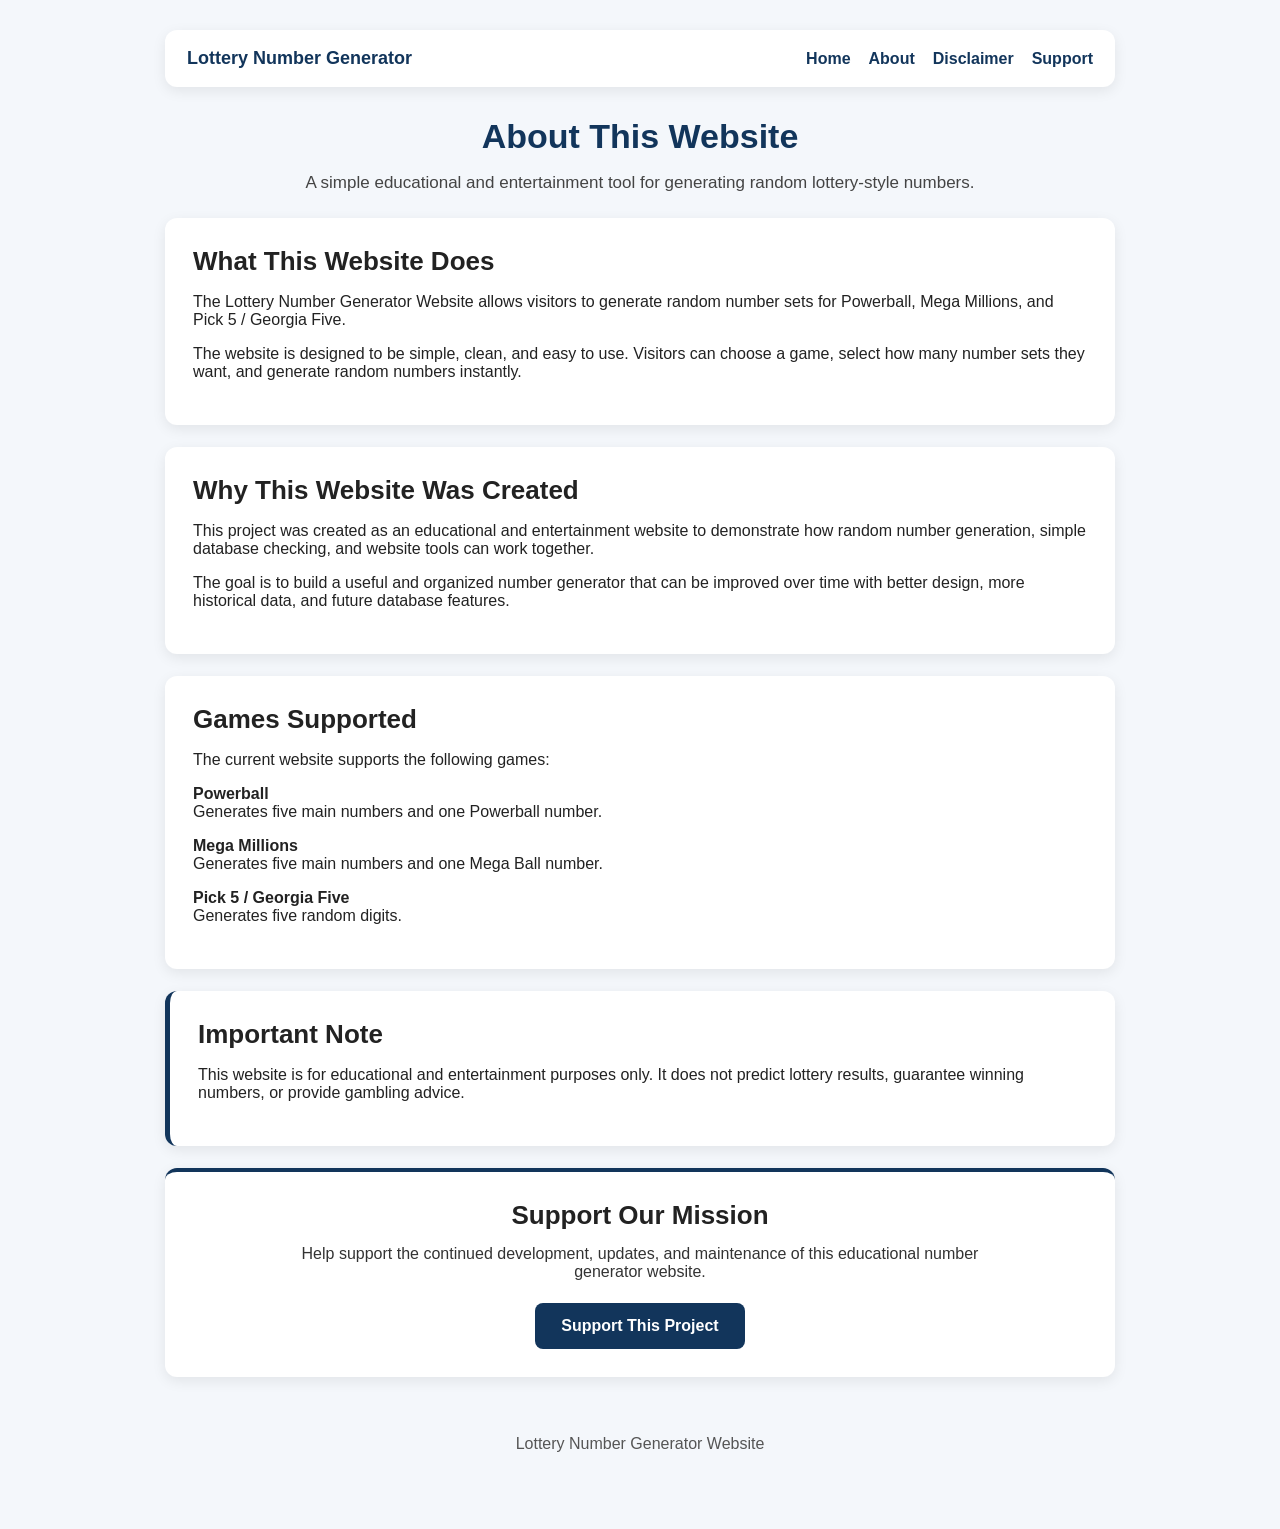
==== about.html @ 8b97bba7 "Create about.html" ====
<!DOCTYPE html>
<html lang="en">
<head>
  <meta charset="UTF-8" />
  <meta name="viewport" content="width=device-width, initial-scale=1.0" />
  <title>About | Lottery Number Generator</title>
  <link rel="stylesheet" href="style.css" />
</head>
<body>
  <main class="container">

    <nav class="top-nav">
      <div class="nav-brand">Lottery Number Generator</div>
      <div class="nav-links">
        <a href="index.html">Home</a>
        <a href="about.html">About</a>
        <a href="disclaimer.html">Disclaimer</a>
        <a href="support.html">Support</a>
      </div>
    </nav>

    <header class="hero">
      <h1>About This Website</h1>
      <p>
        A simple educational and entertainment tool for generating random lottery-style numbers.
      </p>
    </header>

    <section class="card">
      <h2>What This Website Does</h2>
      <p>
        The Lottery Number Generator Website allows visitors to generate random number sets for Powerball,
        Mega Millions, and Pick 5 / Georgia Five.
      </p>
      <p>
        The website is designed to be simple, clean, and easy to use. Visitors can choose a game,
        select how many number sets they want, and generate random numbers instantly.
      </p>
    </section>

    <section class="card">
      <h2>Why This Website Was Created</h2>
      <p>
        This project was created as an educational and entertainment website to demonstrate how random
        number generation, simple database checking, and website tools can work together.
      </p>
      <p>
        The goal is to build a useful and organized number generator that can be improved over time with
        better design, more historical data, and future database features.
      </p>
    </section>

    <section class="card">
      <h2>Games Supported</h2>
      <p>
        The current website supports the following games:
      </p>
      <p>
        <strong>Powerball</strong><br>
        Generates five main numbers and one Powerball number.
      </p>
      <p>
        <strong>Mega Millions</strong><br>
        Generates five main numbers and one Mega Ball number.
      </p>
      <p>
        <strong>Pick 5 / Georgia Five</strong><br>
        Generates five random digits.
      </p>
    </section>

    <section class="card disclaimer-card">
      <h2>Important Note</h2>
      <p>
        This website is for educational and entertainment purposes only. It does not predict lottery results,
        guarantee winning numbers, or provide gambling advice.
      </p>
    </section>

    <section class="card support-mission-card">
      <h2>Support Our Mission</h2>
      <p>
        Help support the continued development, updates, and maintenance of this educational number generator website.
      </p>
      <a class="support-button" href="https://www.paypal.com/donate/?hosted_button_id=RD35Y3ZGP22KS" target="_blank">
        Support This Project
      </a>
    </section>

    <footer class="footer">
      <p>Lottery Number Generator Website</p>
    </footer>

  </main>
</body>
</html>
---- style.css ----
body {
  margin: 0;
  font-family: Arial, sans-serif;
  background: #f4f7fb;
  color: #222;
}

.container {
  max-width: 950px;
  margin: 0 auto;
  padding: 30px 20px 40px;
}

.top-nav {
  background: white;
  padding: 18px 22px;
  margin-bottom: 30px;
  border-radius: 12px;
  box-shadow: 0 4px 14px rgba(0, 0, 0, 0.08);
  display: flex;
  justify-content: space-between;
  align-items: center;
  gap: 20px;
}

.nav-brand {
  font-weight: bold;
  color: #12355b;
  font-size: 18px;
}

.nav-links {
  display: flex;
  gap: 18px;
  flex-wrap: wrap;
}

.nav-links a {
  color: #12355b;
  text-decoration: none;
  font-weight: bold;
}

.nav-links a:hover {
  text-decoration: underline;
}

.hero {
  text-align: center;
  margin-bottom: 25px;
}

.hero h1 {
  color: #12355b;
  font-size: 34px;
  margin-bottom: 10px;
}

.hero p {
  color: #444;
  font-size: 17px;
}

.card {
  background: white;
  padding: 28px;
  margin-bottom: 22px;
  border-radius: 12px;
  box-shadow: 0 4px 14px rgba(0, 0, 0, 0.08);
}

.card h2 {
  margin-top: 0;
  margin-bottom: 14px;
  font-size: 26px;
}

.section-note {
  margin-bottom: 18px;
  color: #333;
}

label {
  display: block;
  margin-top: 16px;
  margin-bottom: 8px;
  font-weight: bold;
}

select,
button {
  width: 100%;
  padding: 14px;
  font-size: 16px;
  border-radius: 8px;
  box-sizing: border-box;
}

select {
  border: 1px solid #ccc;
  background: white;
}

button {
  margin-top: 22px;
  background: #12355b;
  color: white;
  border: none;
  cursor: pointer;
  font-weight: bold;
}

button:hover {
  background: #0d2947;
}

.result-list {
  margin-top: 30px;
  display: grid;
  grid-template-columns: repeat(2, 1fr);
  gap: 14px;
}

.result-item {
  display: flex;
  align-items: center;
  gap: 12px;
}

.result-index {
  width: 34px;
  height: 34px;
  background: #12355b;
  color: white;
  border-radius: 50%;
  display: flex;
  align-items: center;
  justify-content: center;
  font-weight: bold;
  flex-shrink: 0;
}

.result-number {
  width: 100%;
  padding: 14px;
  background: #f4f7fb;
  border: 1px solid #d7dee8;
  border-radius: 8px;
  font-weight: bold;
  color: #12355b;
}

.disclaimer-card {
  border-left: 5px solid #12355b;
}

.support-mission-card {
  text-align: center;
  border-top: 4px solid #12355b;
}

.support-mission-card p {
  max-width: 720px;
  margin: 0 auto 22px auto;
  color: #333;
}

.support-button {
  display: inline-block;
  background: #12355b;
  color: white;
  padding: 14px 26px;
  border-radius: 8px;
  text-decoration: none;
  font-weight: bold;
}

.support-button:hover {
  background: #0d2947;
}

.footer {
  text-align: center;
  color: #555;
  padding: 20px 0;
}

@media (max-width: 700px) {
  .container {
    padding: 20px 14px 35px;
  }

  .top-nav {
    flex-direction: column;
    align-items: flex-start;
  }

  .nav-links {
    gap: 12px;
  }

  .result-list {
    grid-template-columns: 1fr;
  }

  .hero h1 {
    font-size: 28px;
  }

  .card {
    padding: 22px;
  }

  .support-button {
    width: 100%;
    box-sizing: border-box;
  }
}
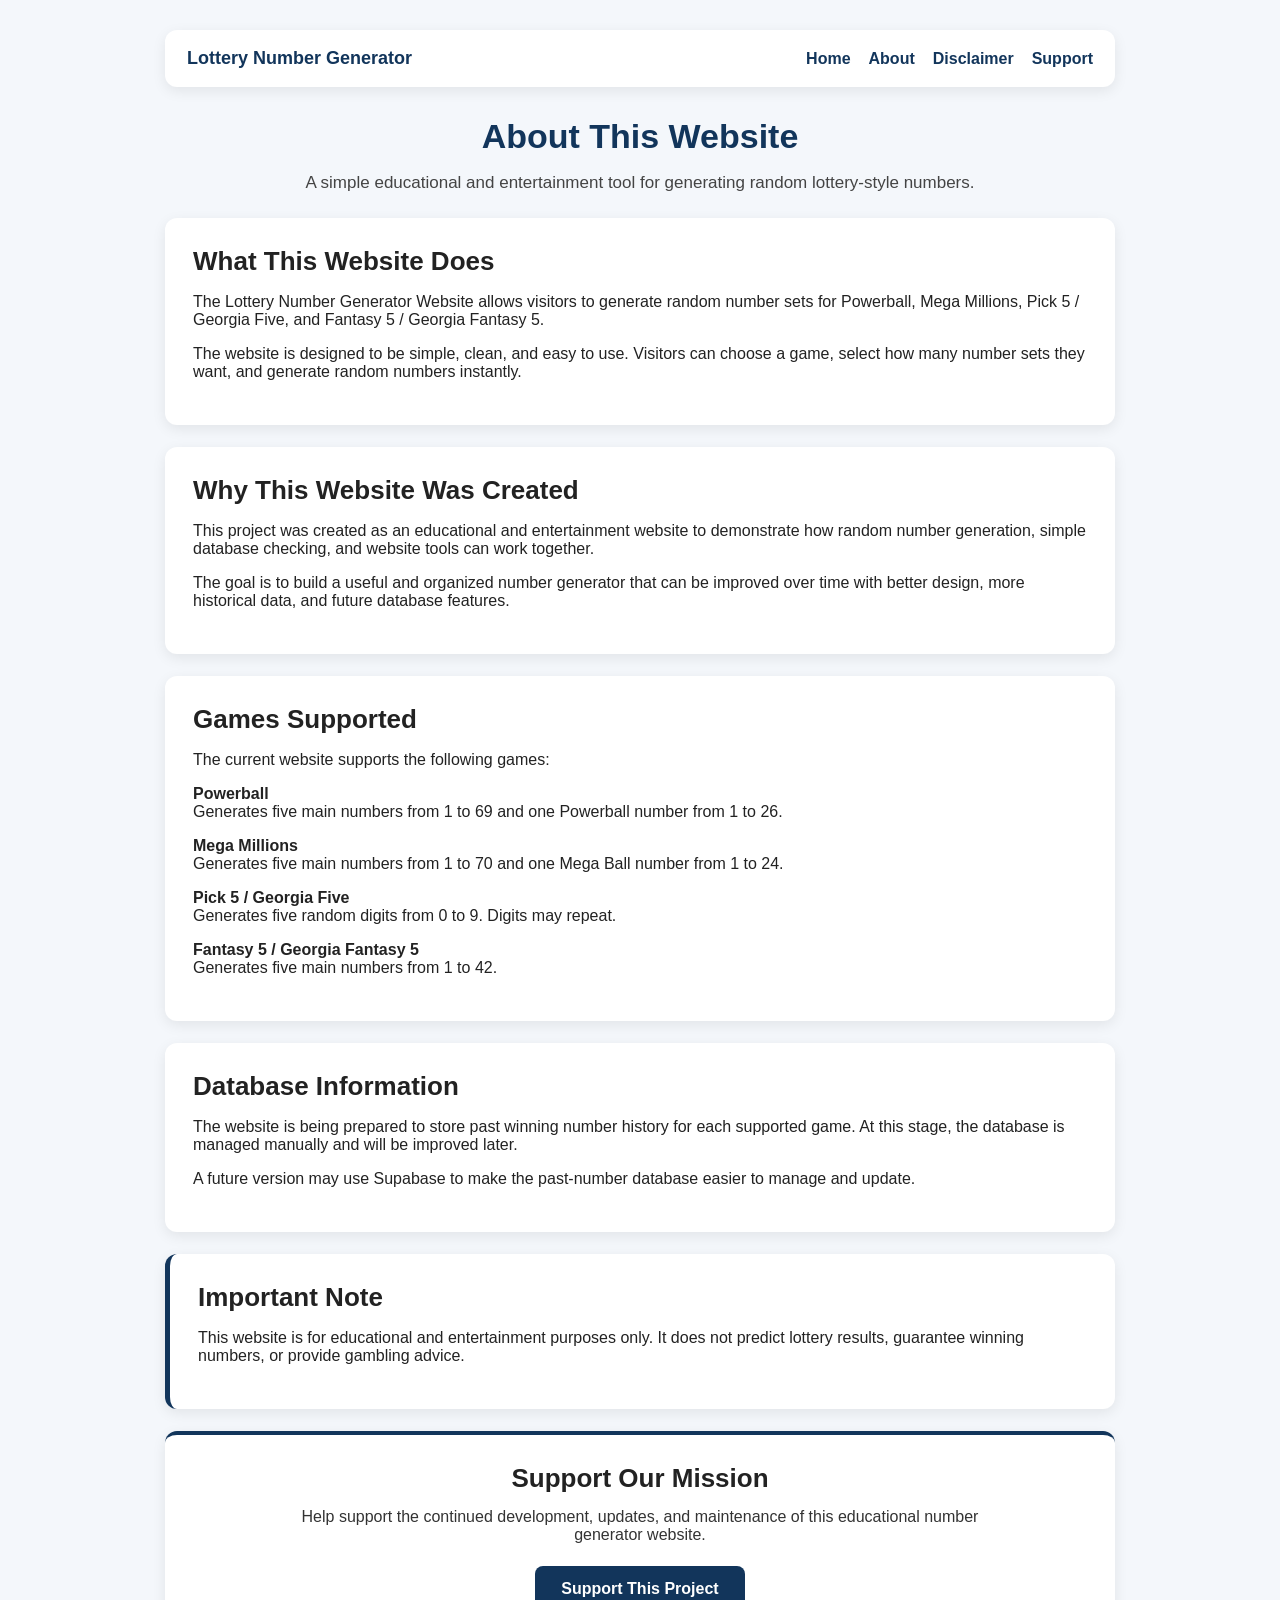
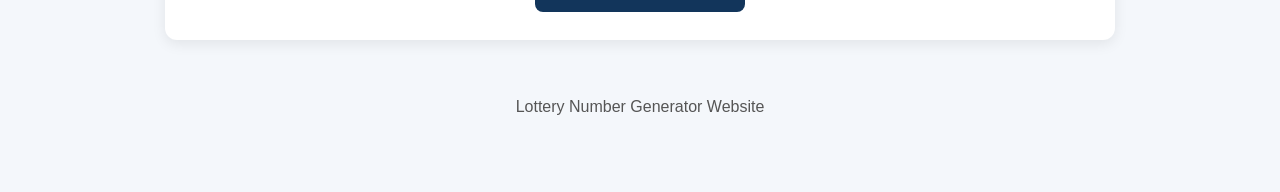
==== commit 922d13ae: "Update about.html" ====
--- a/about.html
+++ b/about.html
@@ -30,7 +30,7 @@
       <h2>What This Website Does</h2>
       <p>
         The Lottery Number Generator Website allows visitors to generate random number sets for Powerball,
-        Mega Millions, and Pick 5 / Georgia Five.
+        Mega Millions, Pick 5 / Georgia Five, and Fantasy 5 / Georgia Fantasy 5.
       </p>
       <p>
         The website is designed to be simple, clean, and easy to use. Visitors can choose a game,
@@ -55,17 +55,36 @@
       <p>
         The current website supports the following games:
       </p>
+
       <p>
         <strong>Powerball</strong><br>
-        Generates five main numbers and one Powerball number.
+        Generates five main numbers from 1 to 69 and one Powerball number from 1 to 26.
+      </p>
+
+      <p>
+        <strong>Mega Millions</strong><br>
+        Generates five main numbers from 1 to 70 and one Mega Ball number from 1 to 24.
+      </p>
+
+      <p>
+        <strong>Pick 5 / Georgia Five</strong><br>
+        Generates five random digits from 0 to 9. Digits may repeat.
+      </p>
+
+      <p>
+        <strong>Fantasy 5 / Georgia Fantasy 5</strong><br>
+        Generates five main numbers from 1 to 42.
+      </p>
+    </section>
+
+    <section class="card">
+      <h2>Database Information</h2>
+      <p>
+        The website is being prepared to store past winning number history for each supported game.
+        At this stage, the database is managed manually and will be improved later.
       </p>
       <p>
-        <strong>Mega Millions</strong><br>
-        Generates five main numbers and one Mega Ball number.
-      </p>
-      <p>
-        <strong>Pick 5 / Georgia Five</strong><br>
-        Generates five random digits.
+        A future version may use Supabase to make the past-number database easier to manage and update.
       </p>
     </section>
 
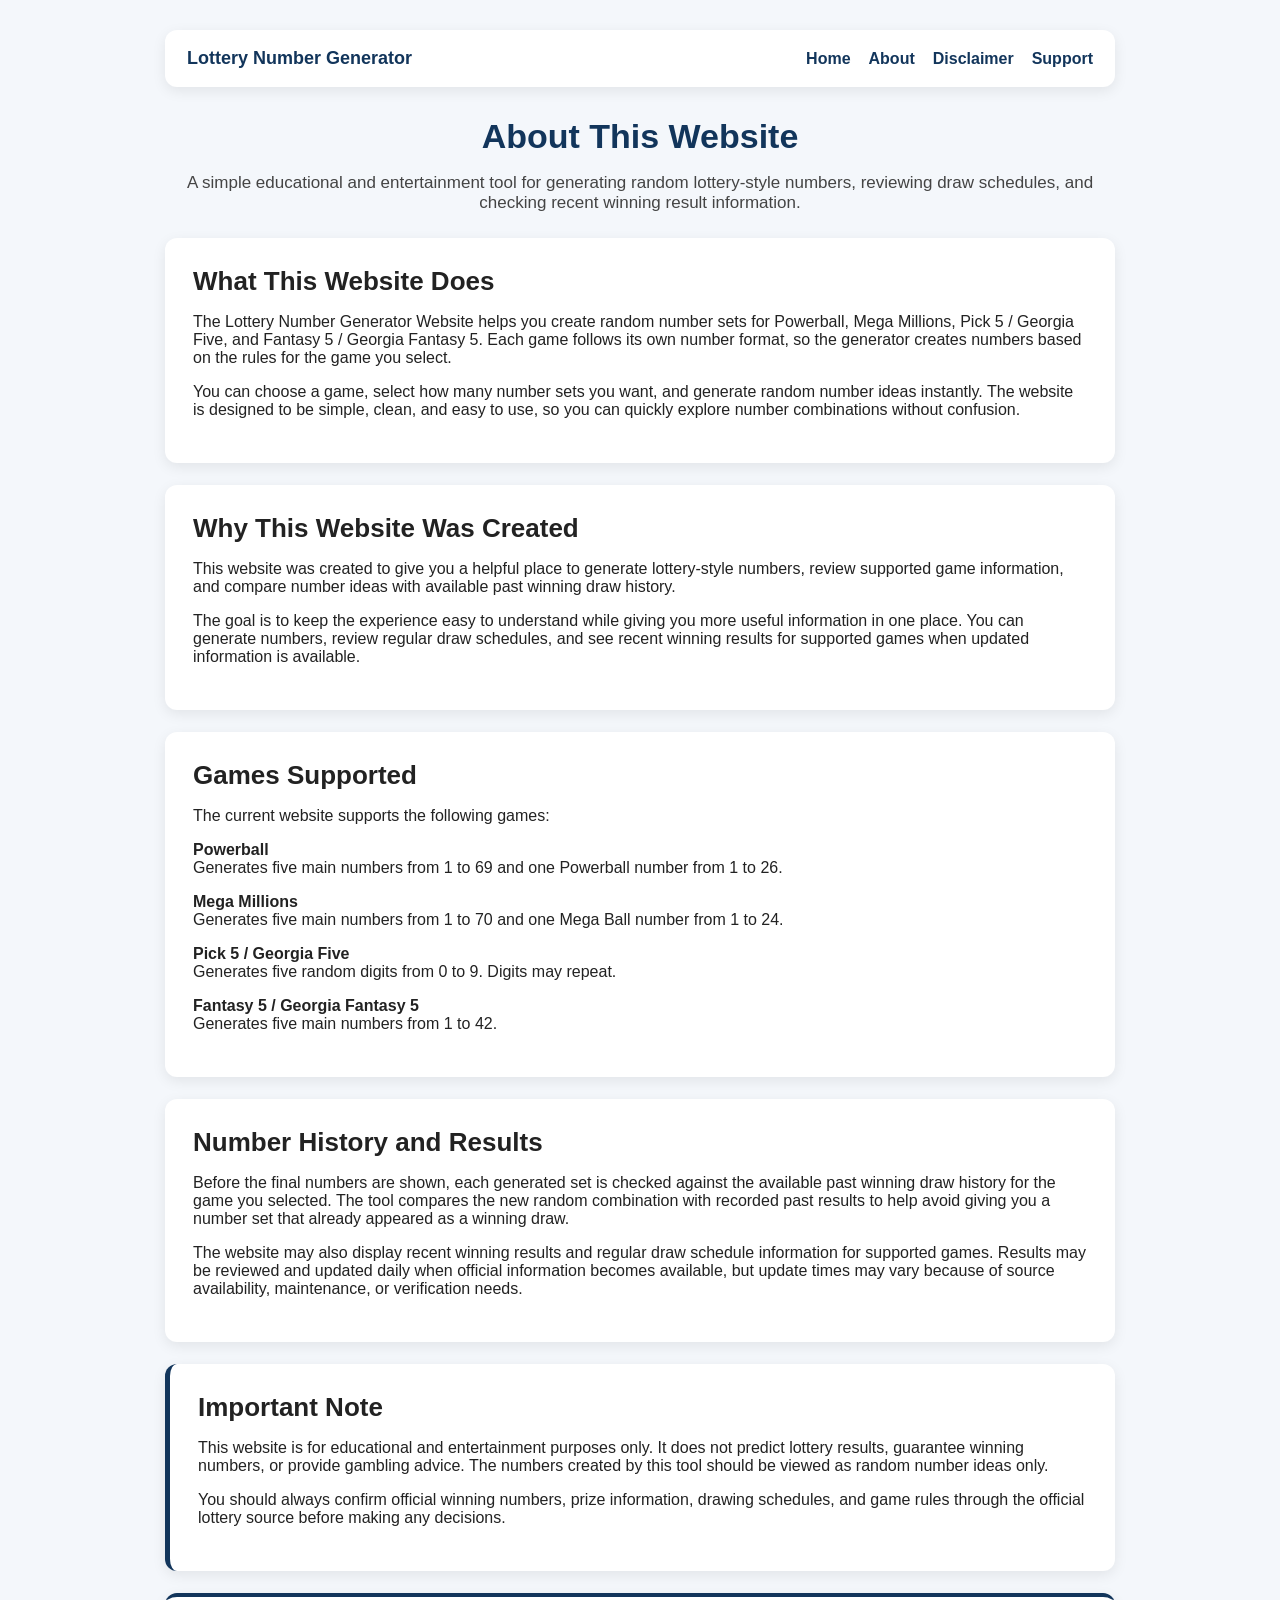
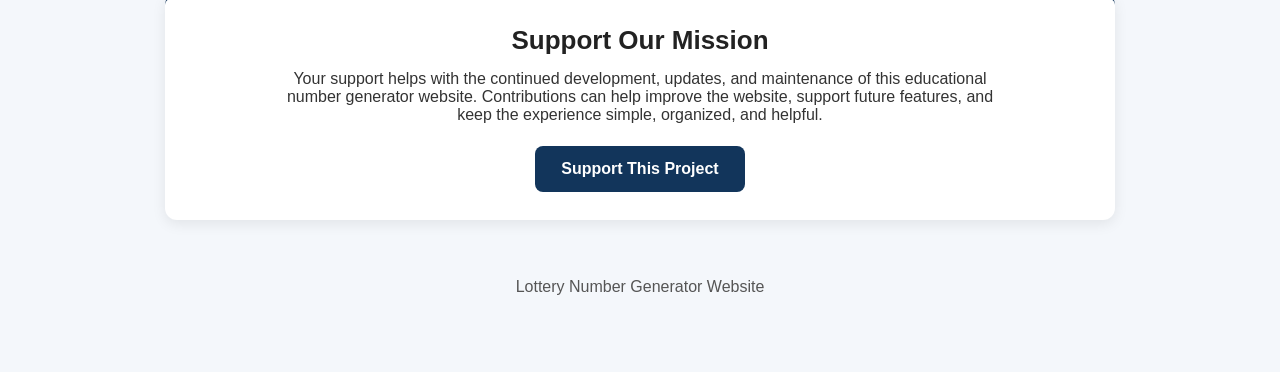
==== commit c3033ae7: "Update about.html" ====
--- a/about.html
+++ b/about.html
@@ -22,31 +22,35 @@
     <header class="hero">
       <h1>About This Website</h1>
       <p>
-        A simple educational and entertainment tool for generating random lottery-style numbers.
+        A simple educational and entertainment tool for generating random lottery-style numbers,
+        reviewing draw schedules, and checking recent winning result information.
       </p>
     </header>
 
     <section class="card">
       <h2>What This Website Does</h2>
       <p>
-        The Lottery Number Generator Website allows visitors to generate random number sets for Powerball,
-        Mega Millions, Pick 5 / Georgia Five, and Fantasy 5 / Georgia Fantasy 5.
+        The Lottery Number Generator Website helps you create random number sets for Powerball,
+        Mega Millions, Pick 5 / Georgia Five, and Fantasy 5 / Georgia Fantasy 5. Each game follows
+        its own number format, so the generator creates numbers based on the rules for the game you select.
       </p>
       <p>
-        The website is designed to be simple, clean, and easy to use. Visitors can choose a game,
-        select how many number sets they want, and generate random numbers instantly.
+        You can choose a game, select how many number sets you want, and generate random number ideas instantly.
+        The website is designed to be simple, clean, and easy to use, so you can quickly explore number
+        combinations without confusion.
       </p>
     </section>
 
     <section class="card">
       <h2>Why This Website Was Created</h2>
       <p>
-        This project was created as an educational and entertainment website to demonstrate how random
-        number generation, simple database checking, and website tools can work together.
+        This website was created to give you a helpful place to generate lottery-style numbers, review supported
+        game information, and compare number ideas with available past winning draw history.
       </p>
       <p>
-        The goal is to build a useful and organized number generator that can be improved over time with
-        better design, more historical data, and future database features.
+        The goal is to keep the experience easy to understand while giving you more useful information in one place.
+        You can generate numbers, review regular draw schedules, and see recent winning results for supported games
+        when updated information is available.
       </p>
     </section>
 
@@ -78,13 +82,16 @@
     </section>
 
     <section class="card">
-      <h2>Database Information</h2>
+      <h2>Number History and Results</h2>
       <p>
-        The website is being prepared to store past winning number history for each supported game.
-        At this stage, the database is managed manually and will be improved later.
+        Before the final numbers are shown, each generated set is checked against the available past winning draw
+        history for the game you selected. The tool compares the new random combination with recorded past results
+        to help avoid giving you a number set that already appeared as a winning draw.
       </p>
       <p>
-        A future version may use Supabase to make the past-number database easier to manage and update.
+        The website may also display recent winning results and regular draw schedule information for supported games.
+        Results may be reviewed and updated daily when official information becomes available, but update times may vary
+        because of source availability, maintenance, or verification needs.
       </p>
     </section>
 
@@ -92,16 +99,23 @@
       <h2>Important Note</h2>
       <p>
         This website is for educational and entertainment purposes only. It does not predict lottery results,
-        guarantee winning numbers, or provide gambling advice.
+        guarantee winning numbers, or provide gambling advice. The numbers created by this tool should be viewed
+        as random number ideas only.
+      </p>
+      <p>
+        You should always confirm official winning numbers, prize information, drawing schedules, and game rules
+        through the official lottery source before making any decisions.
       </p>
     </section>
 
     <section class="card support-mission-card">
       <h2>Support Our Mission</h2>
       <p>
-        Help support the continued development, updates, and maintenance of this educational number generator website.
+        Your support helps with the continued development, updates, and maintenance of this educational number
+        generator website. Contributions can help improve the website, support future features, and keep the
+        experience simple, organized, and helpful.
       </p>
-      <a class="support-button" href="https://www.paypal.com/donate/?hosted_button_id=RD35Y3ZGP22KS" target="_blank">
+      <a class="support-button" href="https://www.paypal.com/donate/?hosted_button_id=RD35Y3ZGP22KS" target="_blank" rel="noopener noreferrer">
         Support This Project
       </a>
     </section>
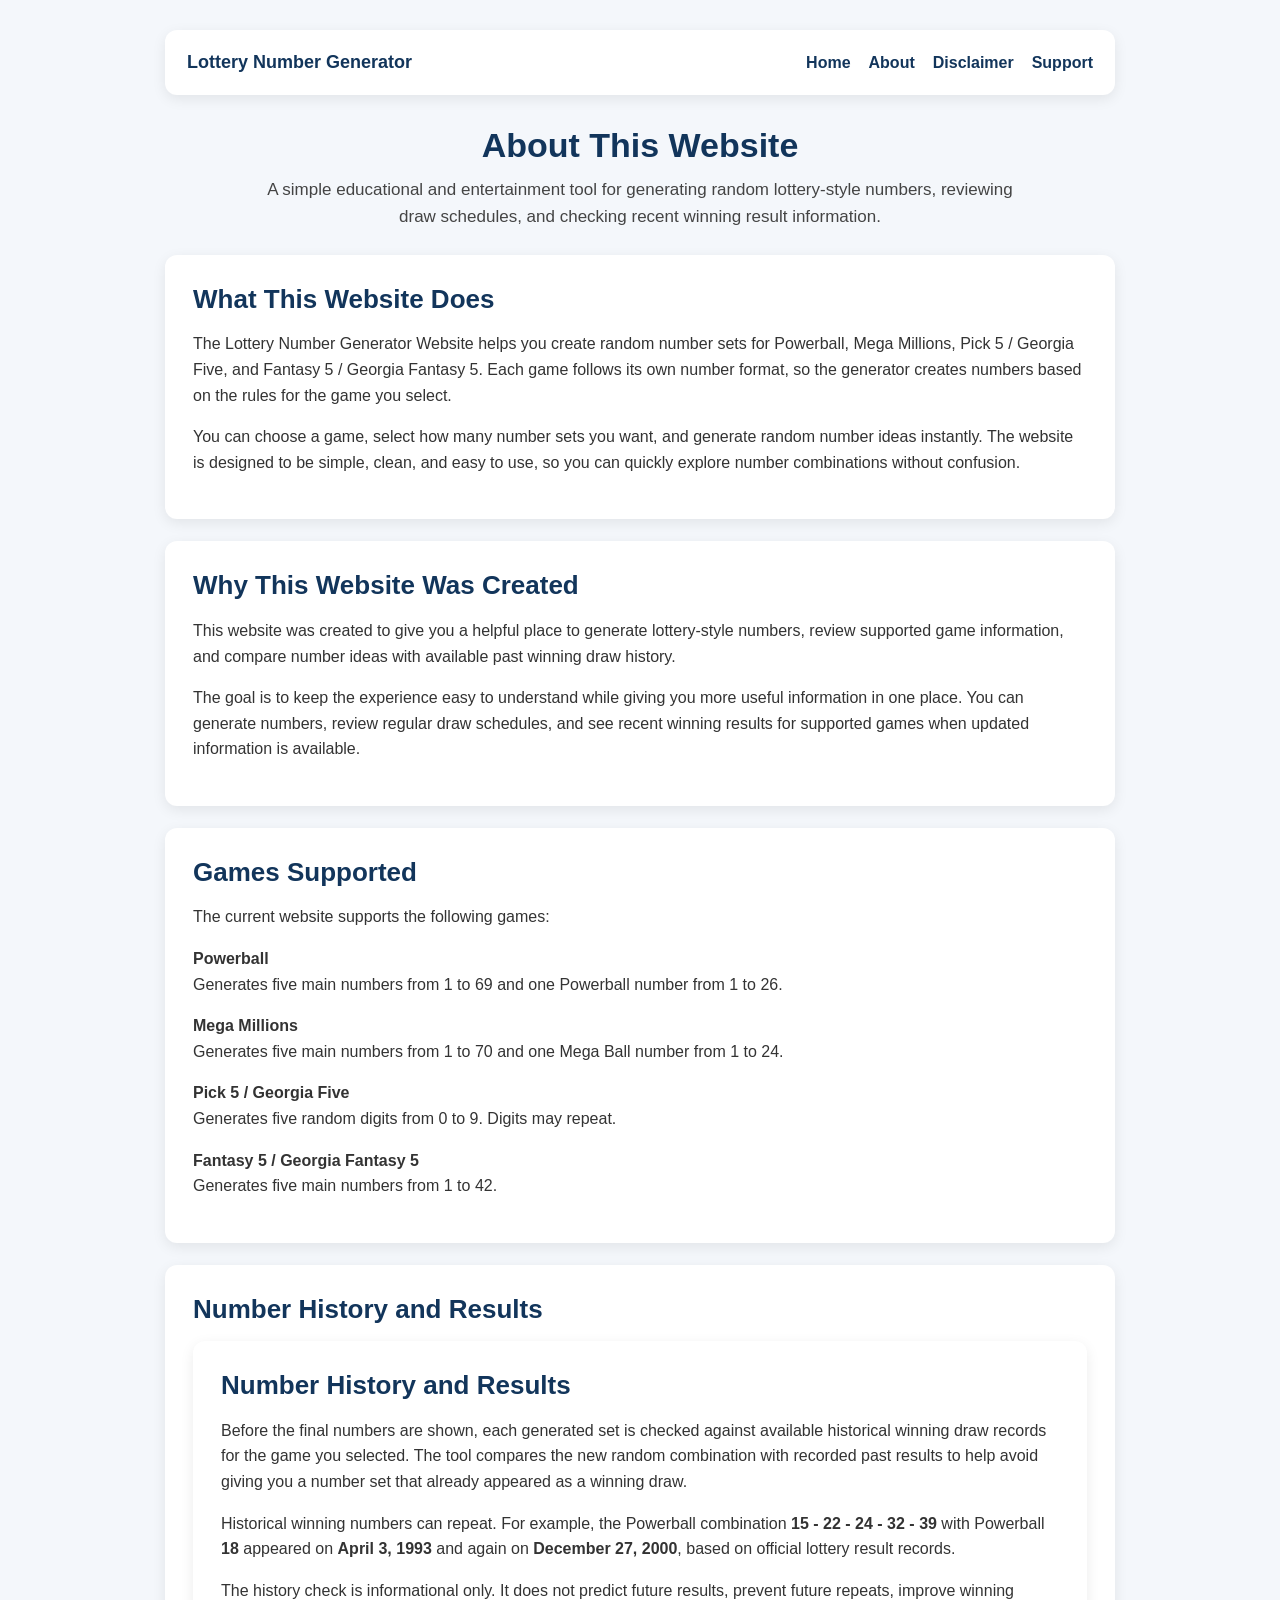
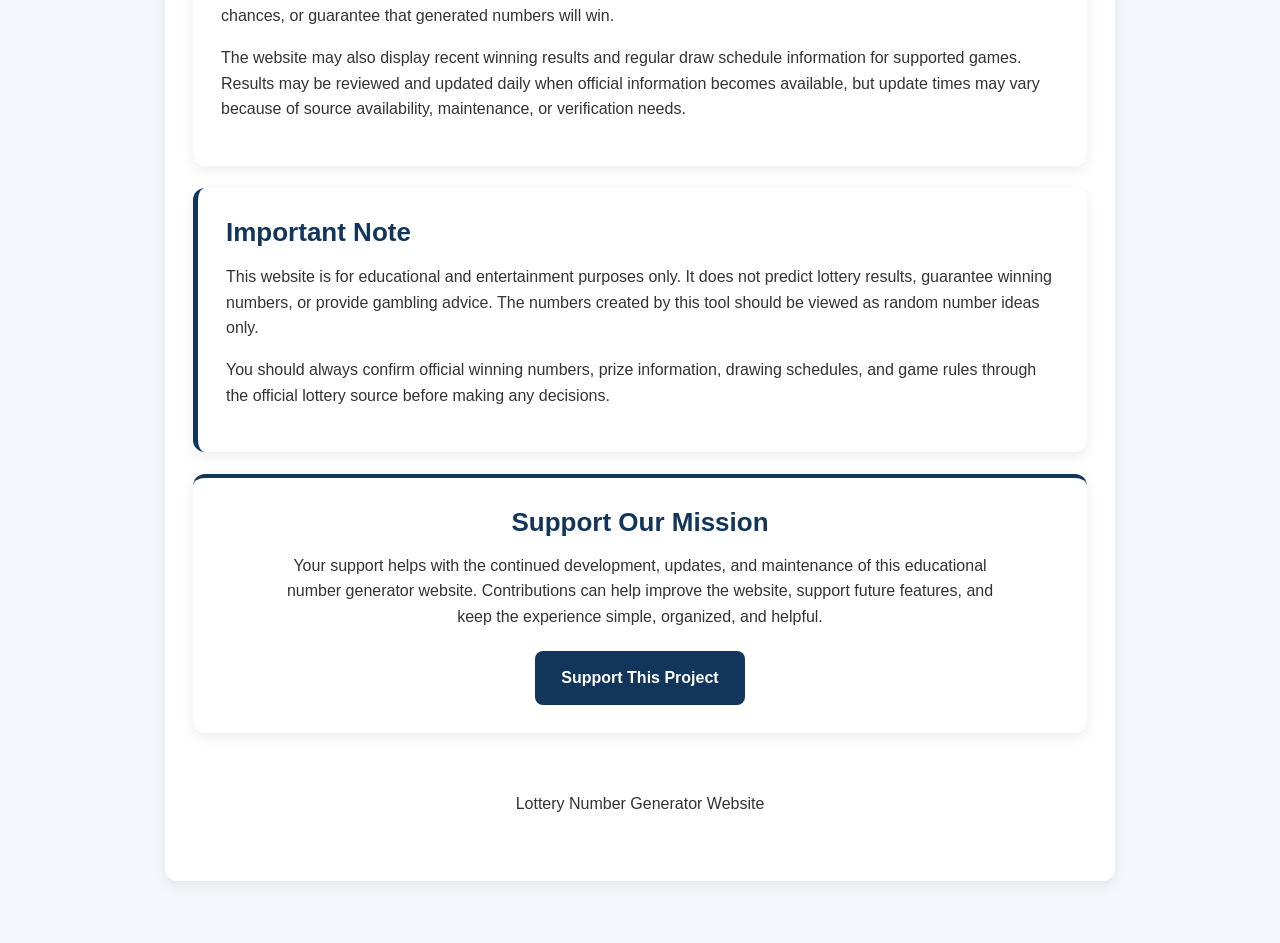
==== commit ec3d8a82: "Update about.html Update about page historical repeat notice" ====
--- a/about.html
+++ b/about.html
@@ -84,16 +84,29 @@
     <section class="card">
       <h2>Number History and Results</h2>
       <p>
-        Before the final numbers are shown, each generated set is checked against the available past winning draw
-        history for the game you selected. The tool compares the new random combination with recorded past results
-        to help avoid giving you a number set that already appeared as a winning draw.
-      </p>
-      <p>
-        The website may also display recent winning results and regular draw schedule information for supported games.
-        Results may be reviewed and updated daily when official information becomes available, but update times may vary
-        because of source availability, maintenance, or verification needs.
-      </p>
-    </section>
+        <section class="card">
+  <h2>Number History and Results</h2>
+  <p>
+    Before the final numbers are shown, each generated set is checked against available historical winning draw records
+    for the game you selected. The tool compares the new random combination with recorded past results to help avoid
+    giving you a number set that already appeared as a winning draw.
+  </p>
+  <p>
+    Historical winning numbers can repeat. For example, the Powerball combination
+    <strong>15 - 22 - 24 - 32 - 39</strong> with Powerball <strong>18</strong>
+    appeared on <strong>April 3, 1993</strong> and again on <strong>December 27, 2000</strong>,
+    based on official lottery result records.
+  </p>
+  <p>
+    The history check is informational only. It does not predict future results, prevent future repeats,
+    improve winning chances, or guarantee that generated numbers will win.
+  </p>
+  <p>
+    The website may also display recent winning results and regular draw schedule information for supported games.
+    Results may be reviewed and updated daily when official information becomes available, but update times may vary
+    because of source availability, maintenance, or verification needs.
+  </p>
+</section>
 
     <section class="card disclaimer-card">
       <h2>Important Note</h2>
--- a/style.css
+++ b/style.css
@@ -3,6 +3,7 @@
   font-family: Arial, sans-serif;
   background: #f4f7fb;
   color: #222;
+  line-height: 1.6;
 }
 
 .container {
@@ -54,11 +55,14 @@
   color: #12355b;
   font-size: 34px;
   margin-bottom: 10px;
+  line-height: 1.2;
 }
 
 .hero p {
   color: #444;
   font-size: 17px;
+  max-width: 780px;
+  margin: 0 auto;
 }
 
 .card {
@@ -73,11 +77,28 @@
   margin-top: 0;
   margin-bottom: 14px;
   font-size: 26px;
+  color: #12355b;
+  line-height: 1.25;
+}
+
+.card h3 {
+  color: #12355b;
+}
+
+.card p {
+  color: #333;
 }
 
 .section-note {
   margin-bottom: 18px;
   color: #333;
+}
+
+.section-note-small {
+  font-size: 0.95rem;
+  line-height: 1.5;
+  margin-top: 16px;
+  color: #444;
 }
 
 label {
@@ -85,6 +106,7 @@
   margin-top: 16px;
   margin-bottom: 8px;
   font-weight: bold;
+  color: #12355b;
 }
 
 select,
@@ -150,6 +172,55 @@
   color: #12355b;
 }
 
+.home-info-grid,
+.schedule-list,
+.latest-results-list {
+  display: grid;
+  grid-template-columns: 1fr;
+  gap: 18px;
+  margin-top: 20px;
+}
+
+.home-info-card,
+.schedule-item,
+.latest-result-item {
+  background: #f8fafc;
+  border: 1px solid #d8e2ee;
+  border-radius: 14px;
+  padding: 18px;
+  box-shadow: 0 4px 12px rgba(0, 0, 0, 0.04);
+}
+
+.home-info-card h3,
+.schedule-item h3,
+.latest-result-item h3 {
+  margin-top: 0;
+  margin-bottom: 14px;
+  font-size: 1.2rem;
+  color: #12355b;
+}
+
+.home-info-card p,
+.schedule-item p,
+.latest-result-item p {
+  margin: 8px 0;
+  line-height: 1.45;
+}
+
+.info-label {
+  font-weight: 700;
+  color: #12355b;
+}
+
+.result-status {
+  font-weight: 700;
+  color: #0f3d63;
+  background: #eaf4ff;
+  border-radius: 10px;
+  padding: 10px 12px;
+  margin-bottom: 12px;
+}
+
 .disclaimer-card {
   border-left: 5px solid #12355b;
 }
@@ -185,6 +256,14 @@
   padding: 20px 0;
 }
 
+@media (min-width: 760px) {
+  .home-info-grid,
+  .schedule-list,
+  .latest-results-list {
+    grid-template-columns: repeat(2, minmax(0, 1fr));
+  }
+}
+
 @media (max-width: 700px) {
   .container {
     padding: 20px 14px 35px;
@@ -199,16 +278,30 @@
     gap: 12px;
   }
 
+  .hero h1 {
+    font-size: 28px;
+  }
+
+  .hero p {
+    font-size: 16px;
+  }
+
+  .card {
+    padding: 22px;
+  }
+
+  .card h2 {
+    font-size: 23px;
+  }
+
   .result-list {
     grid-template-columns: 1fr;
   }
 
-  .hero h1 {
-    font-size: 28px;
-  }
-
-  .card {
-    padding: 22px;
+  .home-info-card,
+  .schedule-item,
+  .latest-result-item {
+    padding: 16px;
   }
 
   .support-button {
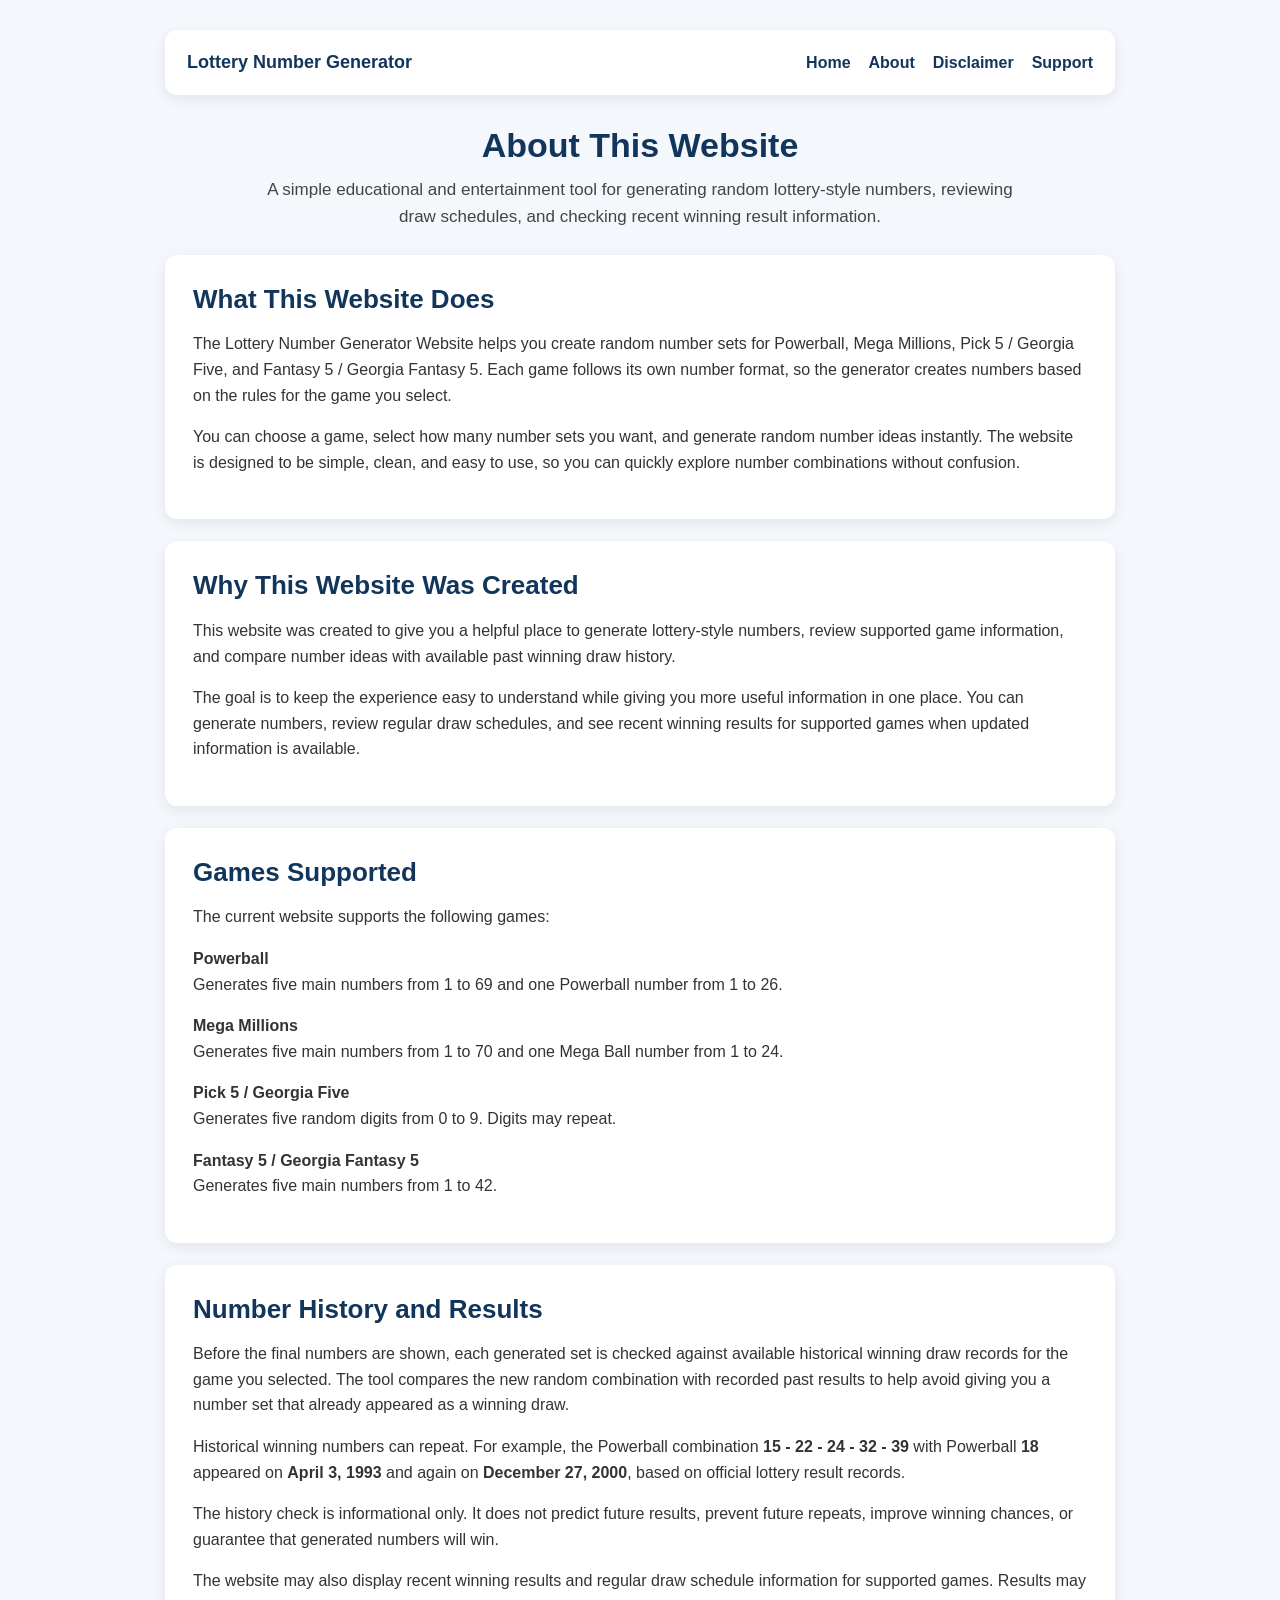
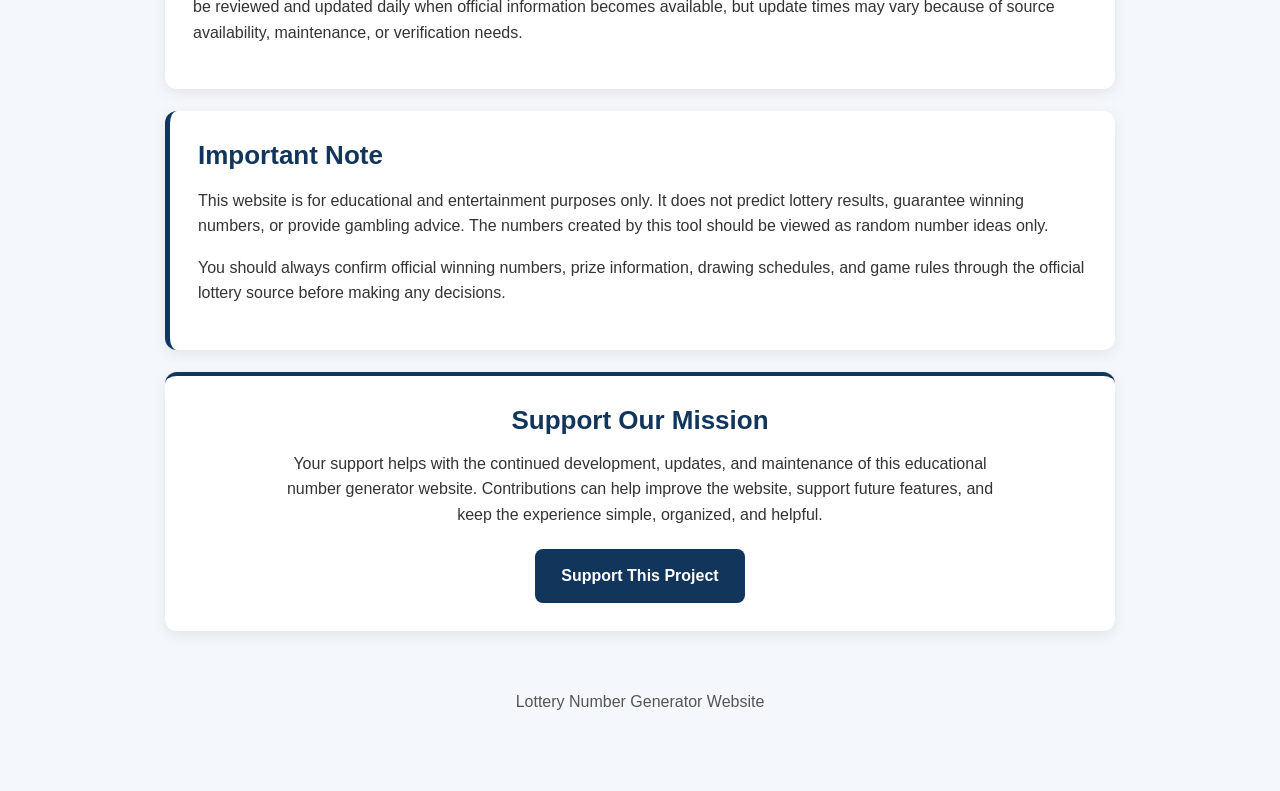
==== commit 930c3f17: "Update about.html" ====
--- a/about.html
+++ b/about.html
@@ -81,9 +81,6 @@
       </p>
     </section>
 
-    <section class="card">
-      <h2>Number History and Results</h2>
-      <p>
         <section class="card">
   <h2>Number History and Results</h2>
   <p>
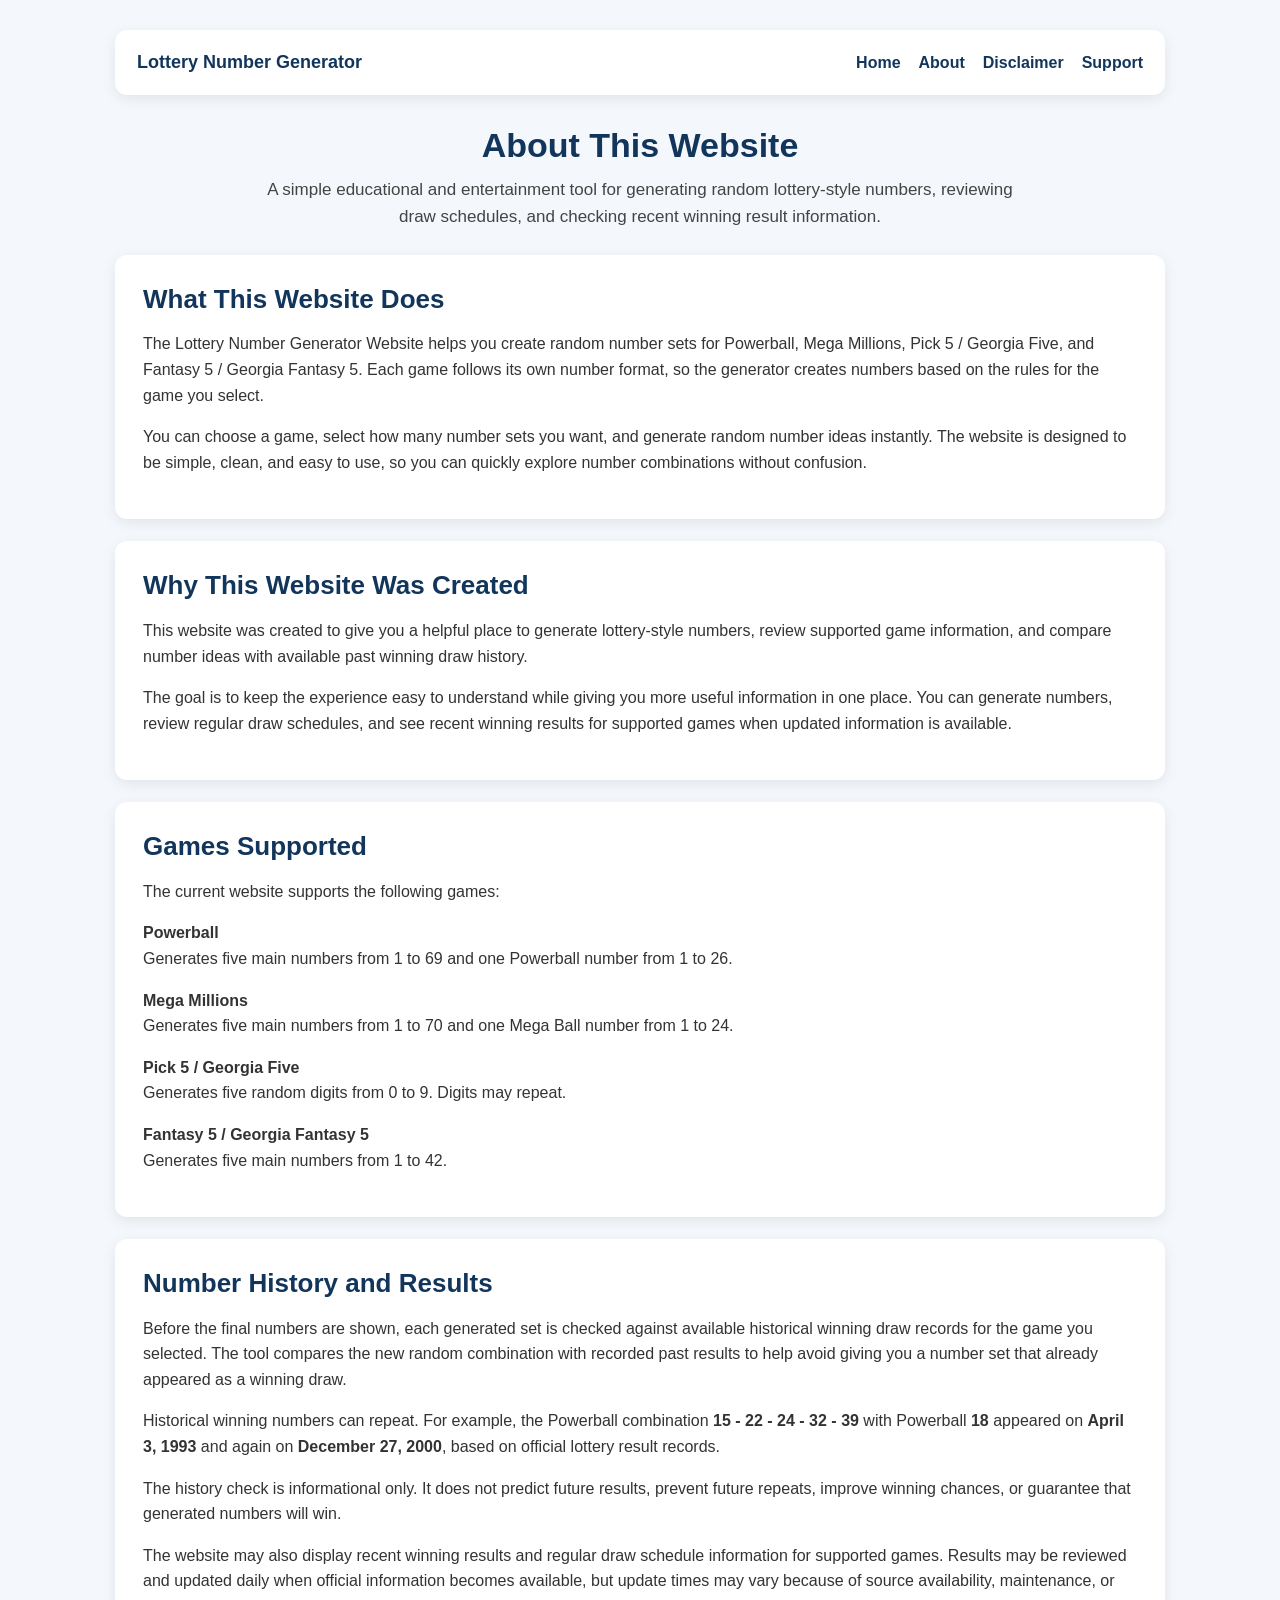
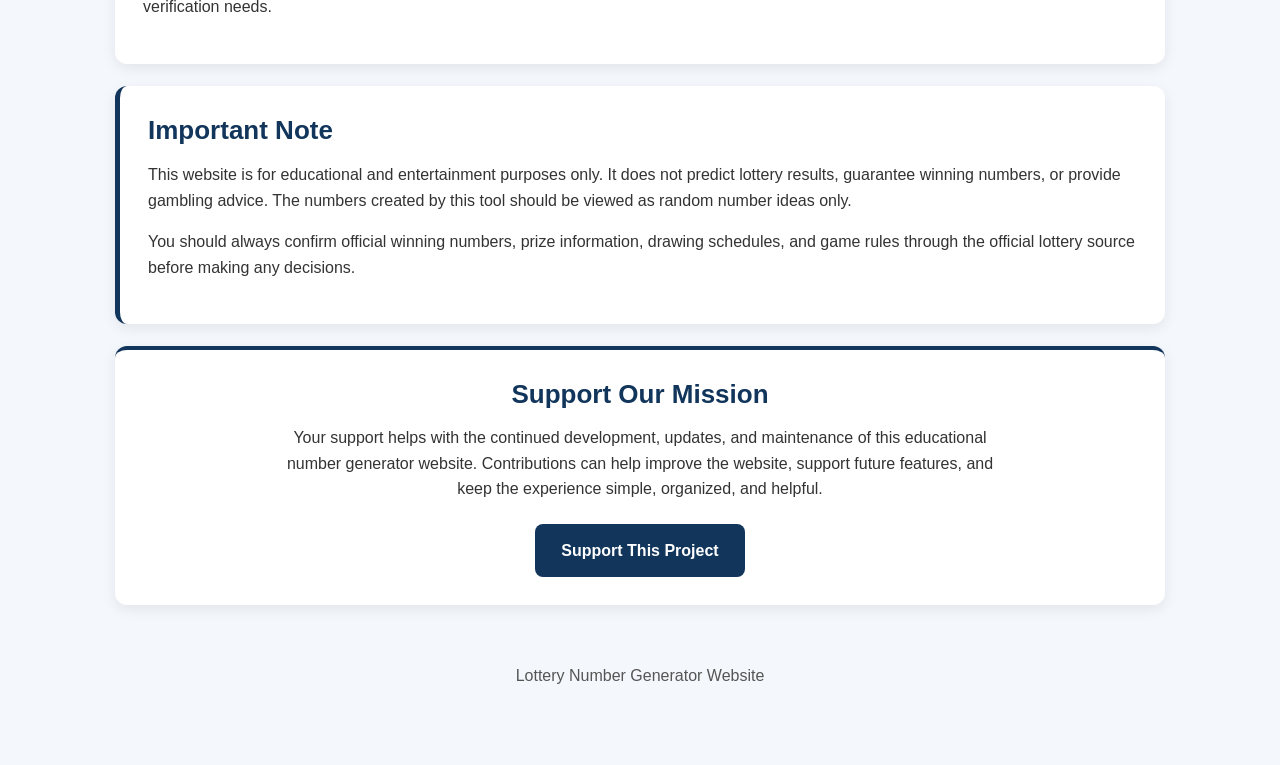
==== commit 4831325d: "Update about.html Connect analytics tracker to about page" ====
--- a/about.html
+++ b/about.html
@@ -135,5 +135,6 @@
     </footer>
 
   </main>
+  <script src="analytics-tracker.js"></script>
 </body>
 </html>
--- a/style.css
+++ b/style.css
@@ -7,7 +7,7 @@
 }
 
 .container {
-  max-width: 950px;
+  max-width: 1050px;
   margin: 0 auto;
   padding: 30px 20px 40px;
 }
@@ -221,6 +221,81 @@
   margin-bottom: 12px;
 }
 
+.latest-results-grid {
+  display: grid;
+  grid-template-columns: 1fr;
+  gap: 18px;
+  margin-top: 20px;
+}
+
+.latest-result-item {
+  min-width: 0;
+}
+
+.pick5-latest-card {
+  background: #f8fafc;
+  border: 1px solid #cbdced;
+}
+
+.pick5-card-header {
+  display: flex;
+  justify-content: space-between;
+  align-items: flex-start;
+  gap: 18px;
+  margin-bottom: 18px;
+}
+
+.pick5-card-header h3 {
+  margin-bottom: 6px;
+}
+
+.pick5-card-header .result-status {
+  margin: 0;
+  white-space: nowrap;
+}
+
+.pick5-card-note {
+  margin: 0;
+  color: #4a5563;
+  font-size: 0.95rem;
+  line-height: 1.4;
+}
+
+.pick5-result-layout {
+  display: grid;
+  grid-template-columns: repeat(3, minmax(0, 1fr));
+  gap: 14px;
+}
+
+.pick5-result-box {
+  background: white;
+  border: 1px solid #d8e2ee;
+  border-radius: 12px;
+  padding: 14px;
+}
+
+.pick5-result-box h4 {
+  margin: 0 0 10px;
+  color: #12355b;
+  font-size: 1rem;
+  line-height: 1.3;
+}
+
+.pick5-result-value {
+  color: #222;
+  font-size: 0.98rem;
+  line-height: 1.45;
+}
+
+.pick5-result-value span {
+  display: block;
+}
+
+.pick5-last-updated {
+  margin-top: 16px;
+  margin-bottom: 0;
+}
+
 .disclaimer-card {
   border-left: 5px solid #12355b;
 }
@@ -262,6 +337,39 @@
   .latest-results-list {
     grid-template-columns: repeat(2, minmax(0, 1fr));
   }
+
+  .latest-results-grid {
+    grid-template-columns: repeat(2, minmax(0, 1fr));
+  }
+
+  .pick5-latest-card {
+    grid-column: 1 / -1;
+  }
+}
+
+@media (min-width: 980px) {
+  .latest-results-grid {
+    grid-template-columns: repeat(3, minmax(0, 1fr));
+  }
+
+  .pick5-latest-card {
+    grid-column: 1 / -1;
+  }
+}
+
+@media (max-width: 900px) {
+  .pick5-result-layout {
+    grid-template-columns: 1fr;
+  }
+
+  .pick5-card-header {
+    flex-direction: column;
+    align-items: stretch;
+  }
+
+  .pick5-card-header .result-status {
+    white-space: normal;
+  }
 }
 
 @media (max-width: 700px) {
@@ -304,6 +412,14 @@
     padding: 16px;
   }
 
+  .pick5-result-box {
+    padding: 14px;
+  }
+
+  .pick5-result-value {
+    font-size: 0.96rem;
+  }
+
   .support-button {
     width: 100%;
     box-sizing: border-box;
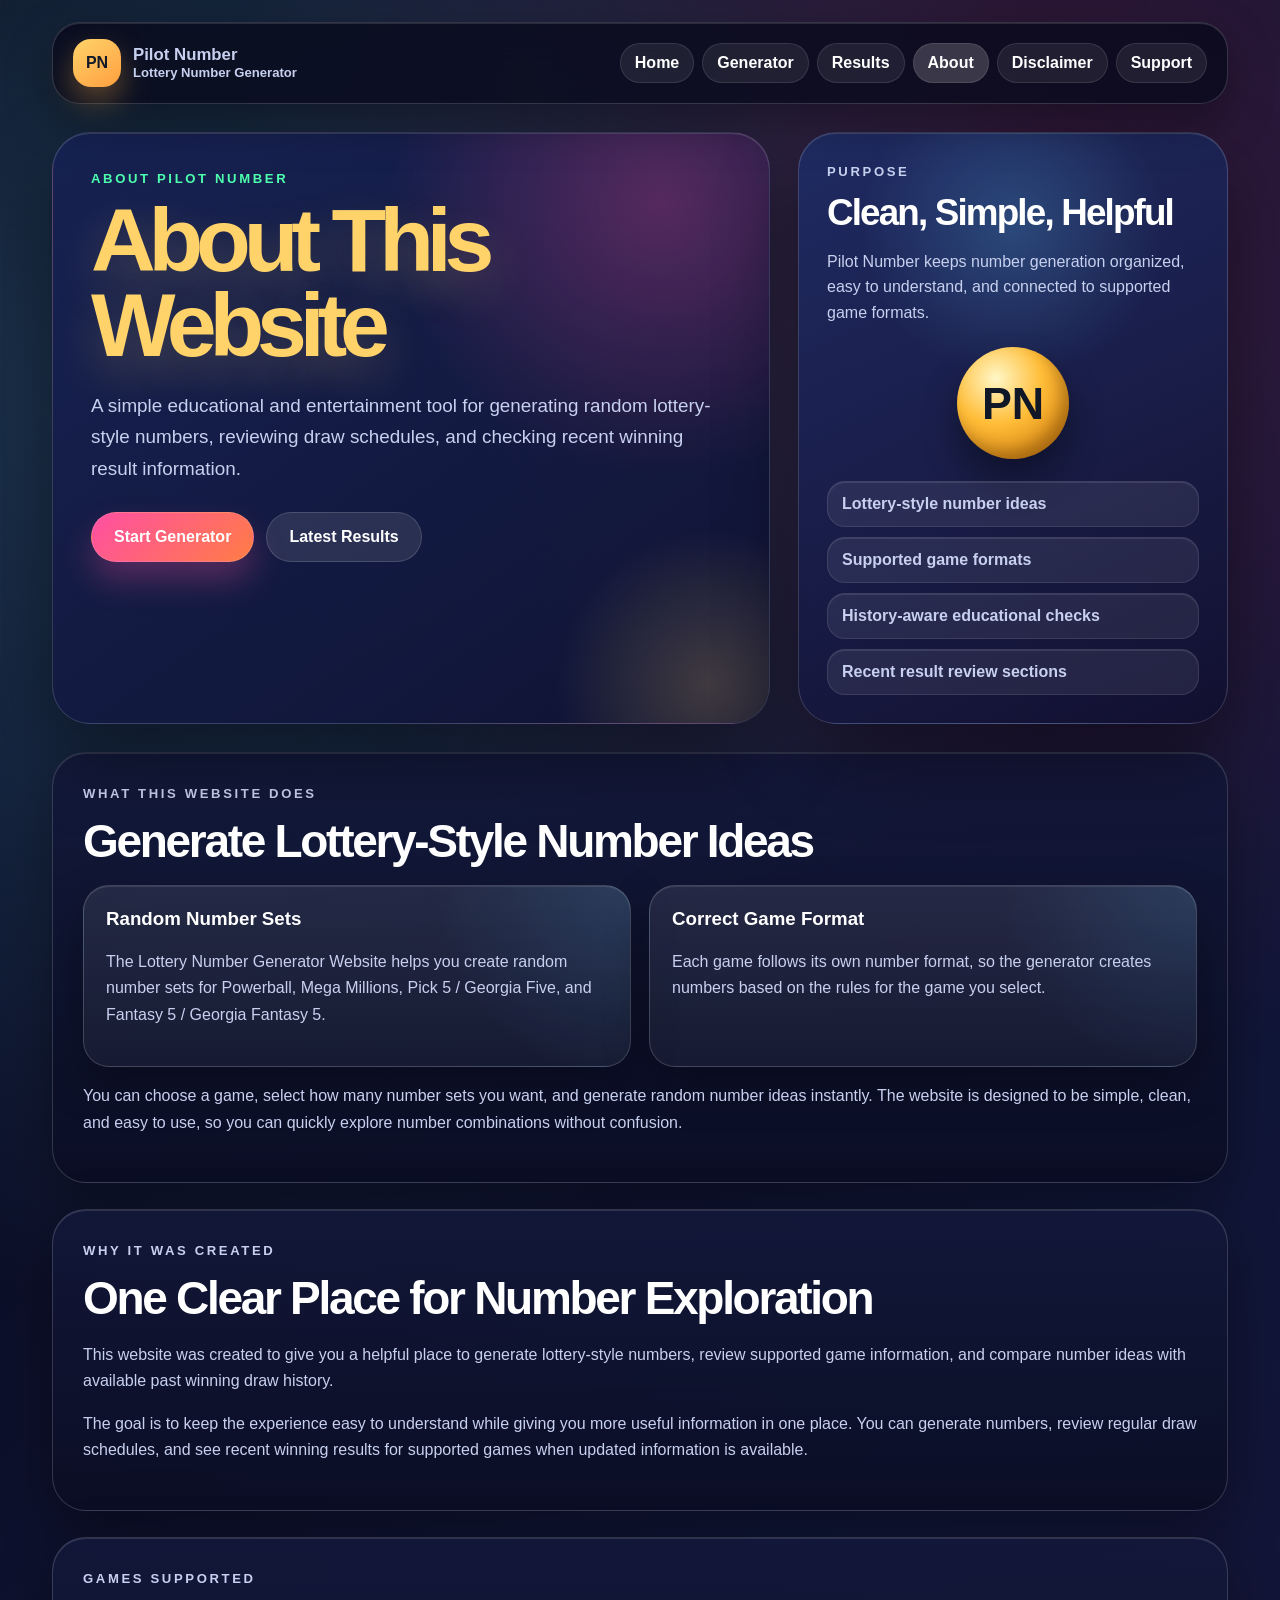
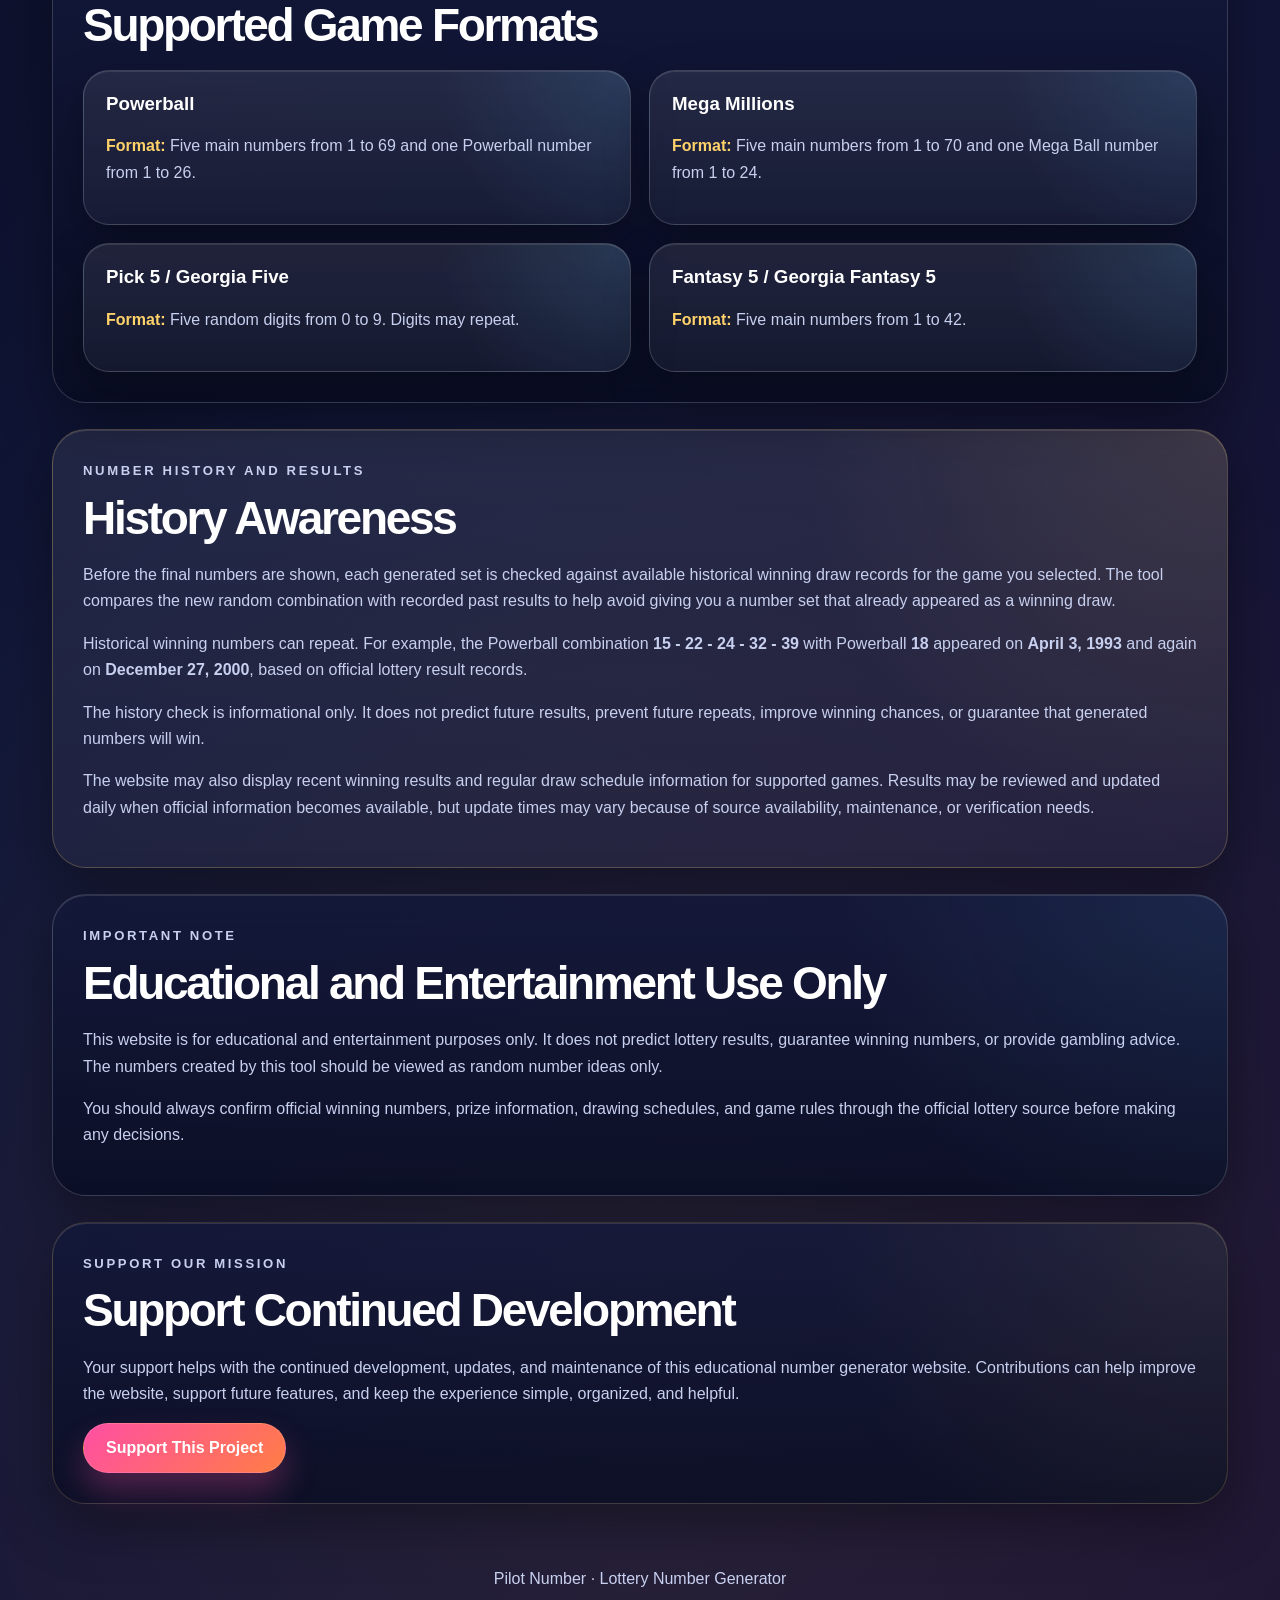
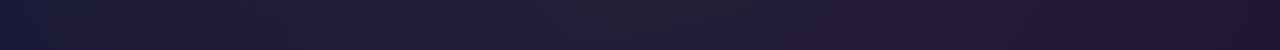
==== commit e5c87af6: "Update about.html Migrate approved facelift about live" ====
--- a/about.html
+++ b/about.html
@@ -3,37 +3,628 @@
 <head>
   <meta charset="UTF-8" />
   <meta name="viewport" content="width=device-width, initial-scale=1.0" />
-  <title>About | Lottery Number Generator</title>
-  <link rel="stylesheet" href="style.css" />
+
+  <title>About | Pilot Number</title>
+
+  <style>
+    :root {
+      --panel: rgba(19, 24, 58, 0.88);
+      --border: rgba(255, 255, 255, 0.16);
+      --border-soft: rgba(255, 255, 255, 0.10);
+      --text: #ffffff;
+      --muted: #c8d0ef;
+      --gold: #ffd36a;
+      --orange: #ff9f3f;
+      --pink: #ff4fa3;
+      --green: #4dffae;
+      --shadow: 0 30px 80px rgba(0, 0, 0, 0.45);
+      --soft-shadow: 0 18px 45px rgba(0, 0, 0, 0.30);
+    }
+
+    * {
+      box-sizing: border-box;
+    }
+
+    html {
+      scroll-behavior: smooth;
+    }
+
+    body {
+      margin: 0;
+      font-family: Arial, sans-serif;
+      color: var(--text);
+      background:
+        radial-gradient(circle at 15% 12%, rgba(95, 199, 255, 0.24), transparent 30%),
+        radial-gradient(circle at 80% 8%, rgba(255, 79, 163, 0.18), transparent 26%),
+        radial-gradient(circle at 50% 90%, rgba(255, 211, 106, 0.08), transparent 35%),
+        linear-gradient(135deg, #070716 0%, #101638 52%, #1b1233 100%);
+      min-height: 100vh;
+      overflow-x: hidden;
+    }
+
+    body::before {
+      content: "";
+      position: fixed;
+      inset: 0;
+      pointer-events: none;
+      background:
+        linear-gradient(rgba(255,255,255,0.025) 1px, transparent 1px),
+        linear-gradient(90deg, rgba(255,255,255,0.025) 1px, transparent 1px);
+      background-size: 46px 46px;
+      opacity: 0.42;
+    }
+
+    .app {
+      max-width: 1220px;
+      margin: 0 auto;
+      padding: 22px;
+      position: relative;
+      z-index: 1;
+    }
+
+    .nav {
+      position: sticky;
+      top: 14px;
+      z-index: 10;
+      display: flex;
+      align-items: center;
+      justify-content: space-between;
+      gap: 16px;
+      padding: 16px 20px;
+      margin-bottom: 28px;
+      border: 1px solid var(--border);
+      border-radius: 28px;
+      background: rgba(8, 10, 27, 0.78);
+      backdrop-filter: blur(18px);
+      box-shadow: 0 18px 45px rgba(0,0,0,0.35), inset 0 1px 0 rgba(255,255,255,0.12);
+    }
+
+    .brand {
+      display: flex;
+      align-items: center;
+      gap: 12px;
+      text-decoration: none;
+      color: white;
+      min-width: 240px;
+    }
+
+    .brand-badge {
+      width: 48px;
+      height: 48px;
+      border-radius: 18px;
+      display: grid;
+      place-items: center;
+      font-weight: 900;
+      color: #111827;
+      background: linear-gradient(145deg, var(--gold), var(--orange));
+      box-shadow: 0 14px 30px rgba(255, 177, 62, 0.35);
+    }
+
+    .brand strong {
+      display: block;
+      font-size: 1.05rem;
+      line-height: 1.1;
+    }
+
+    .brand span:last-child {
+      display: block;
+      color: var(--muted);
+      font-size: 0.82rem;
+      font-weight: 700;
+    }
+
+    .desktop-nav-links {
+      display: flex;
+      align-items: center;
+      justify-content: flex-end;
+      gap: 8px;
+      flex-wrap: wrap;
+    }
+
+    .desktop-nav-links a {
+      color: white;
+      text-decoration: none;
+      font-weight: 800;
+      padding: 10px 14px;
+      border-radius: 999px;
+      background: rgba(255,255,255,0.08);
+      border: 1px solid rgba(255,255,255,0.10);
+    }
+
+    .desktop-nav-links a:hover,
+    .desktop-nav-links a.active {
+      background: rgba(255,255,255,0.18);
+    }
+
+    .mobile-nav-wrap {
+      display: none;
+      width: 100%;
+    }
+
+    .mobile-nav-row {
+      display: grid;
+      grid-template-columns: repeat(4, 1fr) 52px;
+      align-items: stretch;
+      width: 100%;
+      overflow: hidden;
+      border: 1px solid rgba(255,255,255,0.13);
+      border-radius: 20px;
+      background: rgba(255,255,255,0.07);
+      box-shadow: inset 0 1px 0 rgba(255,255,255,0.10);
+    }
+
+    .mobile-nav-row a,
+    .mobile-menu-toggle {
+      min-height: 48px;
+      display: grid;
+      place-items: center;
+      color: white;
+      text-decoration: none;
+      font-size: 0.88rem;
+      font-weight: 900;
+      border: 0;
+      border-left: 1px solid rgba(255,255,255,0.10);
+      background: transparent;
+      cursor: pointer;
+      font-family: Arial, sans-serif;
+    }
+
+    .mobile-nav-row a:first-child {
+      border-left: 0;
+    }
+
+    .mobile-nav-row a.active {
+      color: var(--gold);
+      background: rgba(255, 211, 106, 0.08);
+    }
+
+    .mobile-menu-toggle {
+      font-size: 1.25rem;
+    }
+
+    .mobile-dropdown {
+      margin-top: 10px;
+      padding: 10px;
+      border: 1px solid rgba(255,255,255,0.13);
+      border-radius: 20px;
+      background: rgba(8, 10, 27, 0.94);
+      box-shadow: 0 18px 45px rgba(0,0,0,0.35), inset 0 1px 0 rgba(255,255,255,0.10);
+    }
+
+    .mobile-dropdown[hidden] {
+      display: none;
+    }
+
+    .mobile-dropdown a {
+      display: block;
+      padding: 13px 14px;
+      color: white;
+      text-decoration: none;
+      font-weight: 900;
+      border-radius: 14px;
+      background: rgba(255,255,255,0.06);
+      border: 1px solid rgba(255,255,255,0.08);
+    }
+
+    .mobile-dropdown a + a {
+      margin-top: 8px;
+    }
+
+    .hero {
+      display: grid;
+      grid-template-columns: minmax(0, 1fr) 430px;
+      gap: 28px;
+      align-items: stretch;
+      margin-bottom: 28px;
+      perspective: 1200px;
+    }
+
+    .hero-card {
+      position: relative;
+      overflow: hidden;
+      min-height: 430px;
+      padding: 38px;
+      border: 1px solid var(--border);
+      border-radius: 38px;
+      background:
+        radial-gradient(circle at 85% 12%, rgba(255, 79, 163, 0.28), transparent 34%),
+        linear-gradient(145deg, rgba(23, 34, 83, 0.96), rgba(15, 18, 50, 0.94));
+      box-shadow: var(--shadow), inset 0 1px 0 rgba(255,255,255,0.14);
+    }
+
+    .hero-card::after {
+      content: "";
+      position: absolute;
+      right: -100px;
+      bottom: -120px;
+      width: 320px;
+      height: 320px;
+      border-radius: 50%;
+      background: radial-gradient(circle, rgba(255, 211, 106, 0.20), transparent 68%);
+      pointer-events: none;
+    }
+
+    .eyebrow {
+      margin: 0 0 12px;
+      color: var(--green);
+      text-transform: uppercase;
+      letter-spacing: 0.2em;
+      font-weight: 900;
+      font-size: 0.82rem;
+    }
+
+    h1 {
+      margin: 0;
+      max-width: 760px;
+      color: var(--gold);
+      font-size: clamp(52px, 7vw, 92px);
+      line-height: 0.95;
+      letter-spacing: -0.08em;
+      text-shadow: 0 18px 45px rgba(255, 211, 106, 0.22);
+    }
+
+    .hero-lead {
+      max-width: 700px;
+      margin: 22px 0 0;
+      color: var(--muted);
+      font-size: 1.18rem;
+      line-height: 1.65;
+      position: relative;
+      z-index: 2;
+    }
+
+    .hero-actions {
+      display: flex;
+      gap: 12px;
+      flex-wrap: wrap;
+      margin-top: 28px;
+      position: relative;
+      z-index: 2;
+    }
+
+    .btn {
+      display: inline-flex;
+      align-items: center;
+      justify-content: center;
+      min-height: 50px;
+      padding: 13px 22px;
+      border-radius: 999px;
+      color: white;
+      text-decoration: none;
+      font-weight: 900;
+      border: 1px solid rgba(255,255,255,0.14);
+    }
+
+    .btn-primary {
+      background: linear-gradient(135deg, var(--pink), #ff7d45);
+      box-shadow: 0 18px 32px rgba(255, 79, 163, 0.28);
+    }
+
+    .btn-secondary {
+      background: rgba(255,255,255,0.10);
+    }
+
+    .about-side {
+      position: relative;
+      overflow: hidden;
+      min-height: 430px;
+      padding: 28px;
+      border: 1px solid var(--border);
+      border-radius: 38px;
+      background:
+        radial-gradient(circle at 50% 16%, rgba(95, 199, 255, 0.22), transparent 28%),
+        linear-gradient(155deg, rgba(31, 44, 100, 0.95), rgba(18, 16, 48, 0.96));
+      box-shadow: var(--shadow), inset 0 1px 0 rgba(255,255,255,0.14);
+    }
+
+    .about-side h2 {
+      margin: 0 0 14px;
+      font-size: 2.3rem;
+      line-height: 1.05;
+      letter-spacing: -0.05em;
+    }
+
+    .about-side p {
+      color: var(--muted);
+      line-height: 1.6;
+    }
+
+    .mission-orb {
+      width: 112px;
+      height: 112px;
+      margin: 22px auto;
+      border-radius: 50%;
+      display: grid;
+      place-items: center;
+      color: #101827;
+      font-size: 2.8rem;
+      font-weight: 900;
+      background: radial-gradient(circle at 35% 28%, #fff7c7, #ffbd38 42%, #c56900 100%);
+      box-shadow: 0 20px 35px rgba(0,0,0,0.38), inset -7px -9px 14px rgba(0,0,0,0.22);
+    }
+
+    .quick-points {
+      display: grid;
+      gap: 10px;
+      margin-top: 20px;
+    }
+
+    .quick-point {
+      padding: 13px 14px;
+      border: 1px solid var(--border-soft);
+      border-radius: 18px;
+      background: rgba(255, 255, 255, 0.075);
+      box-shadow: inset 0 1px 0 rgba(255,255,255,0.10);
+      color: var(--muted);
+      font-weight: 700;
+    }
+
+    .section {
+      margin-bottom: 26px;
+      padding: 30px;
+      border: 1px solid var(--border);
+      border-radius: 34px;
+      background: linear-gradient(180deg, var(--panel), rgba(10, 14, 36, 0.92));
+      box-shadow: 0 20px 55px rgba(0,0,0,0.35), inset 0 1px 0 rgba(255,255,255,0.12);
+    }
+
+    .section-header {
+      margin-bottom: 20px;
+    }
+
+    .section h2 {
+      margin: 0;
+      font-size: clamp(30px, 4vw, 46px);
+      line-height: 1.05;
+      letter-spacing: -0.05em;
+      color: white;
+    }
+
+    .section p {
+      color: var(--muted);
+      line-height: 1.65;
+    }
+
+    .content-grid,
+    .game-grid {
+      display: grid;
+      grid-template-columns: repeat(2, minmax(0, 1fr));
+      gap: 18px;
+    }
+
+    .game-grid {
+      margin-top: 18px;
+    }
+
+    .card,
+    .game-card {
+      padding: 22px;
+      border: 1px solid var(--border);
+      border-radius: 26px;
+      background:
+        radial-gradient(circle at top right, rgba(95,199,255,0.13), transparent 34%),
+        linear-gradient(180deg, rgba(255,255,255,0.085), rgba(255,255,255,0.045));
+      box-shadow: var(--soft-shadow), inset 0 1px 0 rgba(255,255,255,0.10);
+    }
+
+    .history-card {
+      border-color: rgba(255, 211, 106, 0.22);
+      background:
+        radial-gradient(circle at top right, rgba(255,211,106,0.11), transparent 34%),
+        linear-gradient(180deg, rgba(255,255,255,0.075), rgba(255,255,255,0.04));
+    }
+
+    h3,
+    h4 {
+      margin-top: 0;
+      color: white;
+    }
+
+    .info-label {
+      color: var(--gold);
+      font-weight: 900;
+    }
+
+    .notice-section {
+      background:
+        radial-gradient(circle at top right, rgba(95,199,255,0.09), transparent 32%),
+        linear-gradient(180deg, rgba(19, 24, 58, 0.82), rgba(10, 14, 36, 0.88));
+    }
+
+    .support-section {
+      border-color: rgba(255, 211, 106, 0.18);
+      background:
+        radial-gradient(circle at top right, rgba(255, 211, 106, 0.08), transparent 34%),
+        linear-gradient(180deg, rgba(19, 24, 58, 0.78), rgba(10, 14, 36, 0.86));
+    }
+
+    .footer {
+      text-align: center;
+      color: var(--muted);
+      padding: 24px 0;
+    }
+
+    @media (max-width: 980px) {
+      .hero,
+      .content-grid,
+      .game-grid {
+        grid-template-columns: 1fr;
+      }
+
+      .hero-card,
+      .about-side {
+        min-height: auto;
+      }
+    }
+
+    @media (max-width: 720px) {
+      .app {
+        padding: 14px;
+      }
+
+      .nav {
+        position: relative;
+        top: auto;
+        display: flex;
+        align-items: stretch;
+        flex-direction: column;
+        gap: 14px;
+        margin-bottom: 18px;
+        padding: 16px;
+        border-radius: 24px;
+      }
+
+      .brand {
+        min-width: 0;
+      }
+
+      .desktop-nav-links {
+        display: none;
+      }
+
+      .mobile-nav-wrap {
+        display: block;
+      }
+
+      .hero {
+        gap: 18px;
+        margin-bottom: 18px;
+      }
+
+      .hero-card,
+      .about-side,
+      .section {
+        border-radius: 26px;
+        padding: 24px;
+      }
+
+      h1 {
+        font-size: 52px;
+      }
+
+      .hero-lead {
+        font-size: 1rem;
+      }
+
+      .mission-orb {
+        width: 82px;
+        height: 82px;
+        font-size: 2.3rem;
+      }
+    }
+
+    @media (max-width: 430px) {
+      .mobile-nav-row {
+        grid-template-columns: repeat(4, 1fr) 46px;
+      }
+
+      .mobile-nav-row a,
+      .mobile-menu-toggle {
+        min-height: 44px;
+        font-size: 0.78rem;
+      }
+
+      .mobile-menu-toggle {
+        font-size: 1.1rem;
+      }
+    }
+  </style>
 </head>
+
 <body>
-  <main class="container">
-
-    <nav class="top-nav">
-      <div class="nav-brand">Lottery Number Generator</div>
-      <div class="nav-links">
-        <a href="index.html">Home</a>
-        <a href="about.html">About</a>
-        <a href="disclaimer.html">Disclaimer</a>
-        <a href="support.html">Support</a>
+  <main class="app">
+
+    <nav class="nav">
+      <a class="brand" href="/">
+        <span class="brand-badge">PN</span>
+        <span>
+          <strong>Pilot Number</strong>
+          <span>Lottery Number Generator</span>
+        </span>
+      </a>
+
+      <div class="desktop-nav-links">
+        <a href="/">Home</a>
+        <a href="/#generator">Generator</a>
+        <a href="/#latest-results">Results</a>
+        <a class="active" href="/about">About</a>
+        <a href="/disclaimer">Disclaimer</a>
+        <a href="/support">Support</a>
+      </div>
+
+      <div class="mobile-nav-wrap">
+        <div class="mobile-nav-row">
+          <a href="/">Home</a>
+          <a href="/disclaimer">Disclaimer</a>
+          <a href="/support">Support</a>
+          <a class="active" href="/about">About</a>
+          <button class="mobile-menu-toggle" type="button" aria-label="Open menu" aria-expanded="false" aria-controls="mobileMenu">☰</button>
+        </div>
+
+        <div class="mobile-dropdown" id="mobileMenu" hidden>
+          <a href="/#generator">Generator</a>
+          <a href="/#latest-results">Results</a>
+        </div>
       </div>
     </nav>
 
     <header class="hero">
-      <h1>About This Website</h1>
-      <p>
-        A simple educational and entertainment tool for generating random lottery-style numbers,
-        reviewing draw schedules, and checking recent winning result information.
-      </p>
+      <section class="hero-card">
+        <p class="eyebrow">About Pilot Number</p>
+        <h1>About This Website</h1>
+        <p class="hero-lead">
+          A simple educational and entertainment tool for generating random lottery-style numbers,
+          reviewing draw schedules, and checking recent winning result information.
+        </p>
+
+        <div class="hero-actions">
+          <a class="btn btn-primary" href="/#generator">Start Generator</a>
+          <a class="btn btn-secondary" href="/#latest-results">Latest Results</a>
+        </div>
+      </section>
+
+      <aside class="about-side">
+        <p class="eyebrow">Purpose</p>
+        <h2>Clean, Simple, Helpful</h2>
+        <p>
+          Pilot Number keeps number generation organized, easy to understand, and connected to supported game formats.
+        </p>
+
+        <div class="mission-orb">PN</div>
+
+        <div class="quick-points">
+          <div class="quick-point">Lottery-style number ideas</div>
+          <div class="quick-point">Supported game formats</div>
+          <div class="quick-point">History-aware educational checks</div>
+          <div class="quick-point">Recent result review sections</div>
+        </div>
+      </aside>
     </header>
 
-    <section class="card">
-      <h2>What This Website Does</h2>
-      <p>
-        The Lottery Number Generator Website helps you create random number sets for Powerball,
-        Mega Millions, Pick 5 / Georgia Five, and Fantasy 5 / Georgia Fantasy 5. Each game follows
-        its own number format, so the generator creates numbers based on the rules for the game you select.
-      </p>
+    <section class="section">
+      <div class="section-header">
+        <p class="eyebrow">What This Website Does</p>
+        <h2>Generate Lottery-Style Number Ideas</h2>
+      </div>
+
+      <div class="content-grid">
+        <article class="card">
+          <h3>Random Number Sets</h3>
+          <p>
+            The Lottery Number Generator Website helps you create random number sets for Powerball,
+            Mega Millions, Pick 5 / Georgia Five, and Fantasy 5 / Georgia Fantasy 5.
+          </p>
+        </article>
+
+        <article class="card">
+          <h3>Correct Game Format</h3>
+          <p>
+            Each game follows its own number format, so the generator creates numbers based on the rules
+            for the game you select.
+          </p>
+        </article>
+      </div>
+
       <p>
         You can choose a game, select how many number sets you want, and generate random number ideas instantly.
         The website is designed to be simple, clean, and easy to use, so you can quickly explore number
@@ -41,12 +632,17 @@
       </p>
     </section>
 
-    <section class="card">
-      <h2>Why This Website Was Created</h2>
-      <p>
-        This website was created to give you a helpful place to generate lottery-style numbers, review supported
-        game information, and compare number ideas with available past winning draw history.
-      </p>
+    <section class="section">
+      <div class="section-header">
+        <p class="eyebrow">Why It Was Created</p>
+        <h2>One Clear Place for Number Exploration</h2>
+      </div>
+
+      <p>
+        This website was created to give you a helpful place to generate lottery-style numbers,
+        review supported game information, and compare number ideas with available past winning draw history.
+      </p>
+
       <p>
         The goal is to keep the experience easy to understand while giving you more useful information in one place.
         You can generate numbers, review regular draw schedules, and see recent winning results for supported games
@@ -54,87 +650,135 @@
       </p>
     </section>
 
-    <section class="card">
-      <h2>Games Supported</h2>
-      <p>
-        The current website supports the following games:
-      </p>
-
-      <p>
-        <strong>Powerball</strong><br>
-        Generates five main numbers from 1 to 69 and one Powerball number from 1 to 26.
-      </p>
-
-      <p>
-        <strong>Mega Millions</strong><br>
-        Generates five main numbers from 1 to 70 and one Mega Ball number from 1 to 24.
-      </p>
-
-      <p>
-        <strong>Pick 5 / Georgia Five</strong><br>
-        Generates five random digits from 0 to 9. Digits may repeat.
-      </p>
-
-      <p>
-        <strong>Fantasy 5 / Georgia Fantasy 5</strong><br>
-        Generates five main numbers from 1 to 42.
-      </p>
+    <section class="section">
+      <div class="section-header">
+        <p class="eyebrow">Games Supported</p>
+        <h2>Supported Game Formats</h2>
+      </div>
+
+      <div class="game-grid">
+        <article class="game-card">
+          <h3>Powerball</h3>
+          <p><span class="info-label">Format:</span> Five main numbers from 1 to 69 and one Powerball number from 1 to 26.</p>
+        </article>
+
+        <article class="game-card">
+          <h3>Mega Millions</h3>
+          <p><span class="info-label">Format:</span> Five main numbers from 1 to 70 and one Mega Ball number from 1 to 24.</p>
+        </article>
+
+        <article class="game-card">
+          <h3>Pick 5 / Georgia Five</h3>
+          <p><span class="info-label">Format:</span> Five random digits from 0 to 9. Digits may repeat.</p>
+        </article>
+
+        <article class="game-card">
+          <h3>Fantasy 5 / Georgia Fantasy 5</h3>
+          <p><span class="info-label">Format:</span> Five main numbers from 1 to 42.</p>
+        </article>
+      </div>
     </section>
 
-        <section class="card">
-  <h2>Number History and Results</h2>
-  <p>
-    Before the final numbers are shown, each generated set is checked against available historical winning draw records
-    for the game you selected. The tool compares the new random combination with recorded past results to help avoid
-    giving you a number set that already appeared as a winning draw.
-  </p>
-  <p>
-    Historical winning numbers can repeat. For example, the Powerball combination
-    <strong>15 - 22 - 24 - 32 - 39</strong> with Powerball <strong>18</strong>
-    appeared on <strong>April 3, 1993</strong> and again on <strong>December 27, 2000</strong>,
-    based on official lottery result records.
-  </p>
-  <p>
-    The history check is informational only. It does not predict future results, prevent future repeats,
-    improve winning chances, or guarantee that generated numbers will win.
-  </p>
-  <p>
-    The website may also display recent winning results and regular draw schedule information for supported games.
-    Results may be reviewed and updated daily when official information becomes available, but update times may vary
-    because of source availability, maintenance, or verification needs.
-  </p>
-</section>
-
-    <section class="card disclaimer-card">
-      <h2>Important Note</h2>
+    <section class="section history-card">
+      <div class="section-header">
+        <p class="eyebrow">Number History and Results</p>
+        <h2>History Awareness</h2>
+      </div>
+
+      <p>
+        Before the final numbers are shown, each generated set is checked against available historical winning draw
+        records for the game you selected. The tool compares the new random combination with recorded past results
+        to help avoid giving you a number set that already appeared as a winning draw.
+      </p>
+
+      <p>
+        Historical winning numbers can repeat. For example, the Powerball combination
+        <strong>15 - 22 - 24 - 32 - 39</strong> with Powerball <strong>18</strong> appeared on
+        <strong>April 3, 1993</strong> and again on <strong>December 27, 2000</strong>, based on official
+        lottery result records.
+      </p>
+
+      <p>
+        The history check is informational only. It does not predict future results, prevent future repeats,
+        improve winning chances, or guarantee that generated numbers will win.
+      </p>
+
+      <p>
+        The website may also display recent winning results and regular draw schedule information for supported games.
+        Results may be reviewed and updated daily when official information becomes available, but update times may vary
+        because of source availability, maintenance, or verification needs.
+      </p>
+    </section>
+
+    <section class="section notice-section">
+      <div class="section-header">
+        <p class="eyebrow">Important Note</p>
+        <h2>Educational and Entertainment Use Only</h2>
+      </div>
+
       <p>
         This website is for educational and entertainment purposes only. It does not predict lottery results,
         guarantee winning numbers, or provide gambling advice. The numbers created by this tool should be viewed
         as random number ideas only.
       </p>
+
       <p>
         You should always confirm official winning numbers, prize information, drawing schedules, and game rules
         through the official lottery source before making any decisions.
       </p>
     </section>
 
-    <section class="card support-mission-card">
-      <h2>Support Our Mission</h2>
+    <section class="section support-section">
+      <div class="section-header">
+        <p class="eyebrow">Support Our Mission</p>
+        <h2>Support Continued Development</h2>
+      </div>
+
       <p>
         Your support helps with the continued development, updates, and maintenance of this educational number
         generator website. Contributions can help improve the website, support future features, and keep the
         experience simple, organized, and helpful.
       </p>
-      <a class="support-button" href="https://www.paypal.com/donate/?hosted_button_id=RD35Y3ZGP22KS" target="_blank" rel="noopener noreferrer">
+
+      <a class="btn btn-primary" href="https://www.paypal.com/donate/?hosted_button_id=RD35Y3ZGP22KS" target="_blank" rel="noopener noreferrer">
         Support This Project
       </a>
     </section>
 
     <footer class="footer">
-      <p>Lottery Number Generator Website</p>
+      <p>Pilot Number · Lottery Number Generator</p>
     </footer>
 
   </main>
+
+  <script>
+    (function () {
+      const toggle = document.querySelector(".mobile-menu-toggle");
+      const menu = document.getElementById("mobileMenu");
+
+      if (!toggle || !menu) return;
+
+      toggle.addEventListener("click", function () {
+        const isOpen = !menu.hasAttribute("hidden");
+        if (isOpen) {
+          menu.setAttribute("hidden", "");
+          toggle.setAttribute("aria-expanded", "false");
+        } else {
+          menu.removeAttribute("hidden");
+          toggle.setAttribute("aria-expanded", "true");
+        }
+      });
+
+      document.addEventListener("click", function (event) {
+        const clickedInside = menu.contains(event.target) || toggle.contains(event.target);
+        if (!clickedInside) {
+          menu.setAttribute("hidden", "");
+          toggle.setAttribute("aria-expanded", "false");
+        }
+      });
+    })();
+  </script>
+
   <script src="analytics-tracker.js"></script>
 </body>
 </html>
